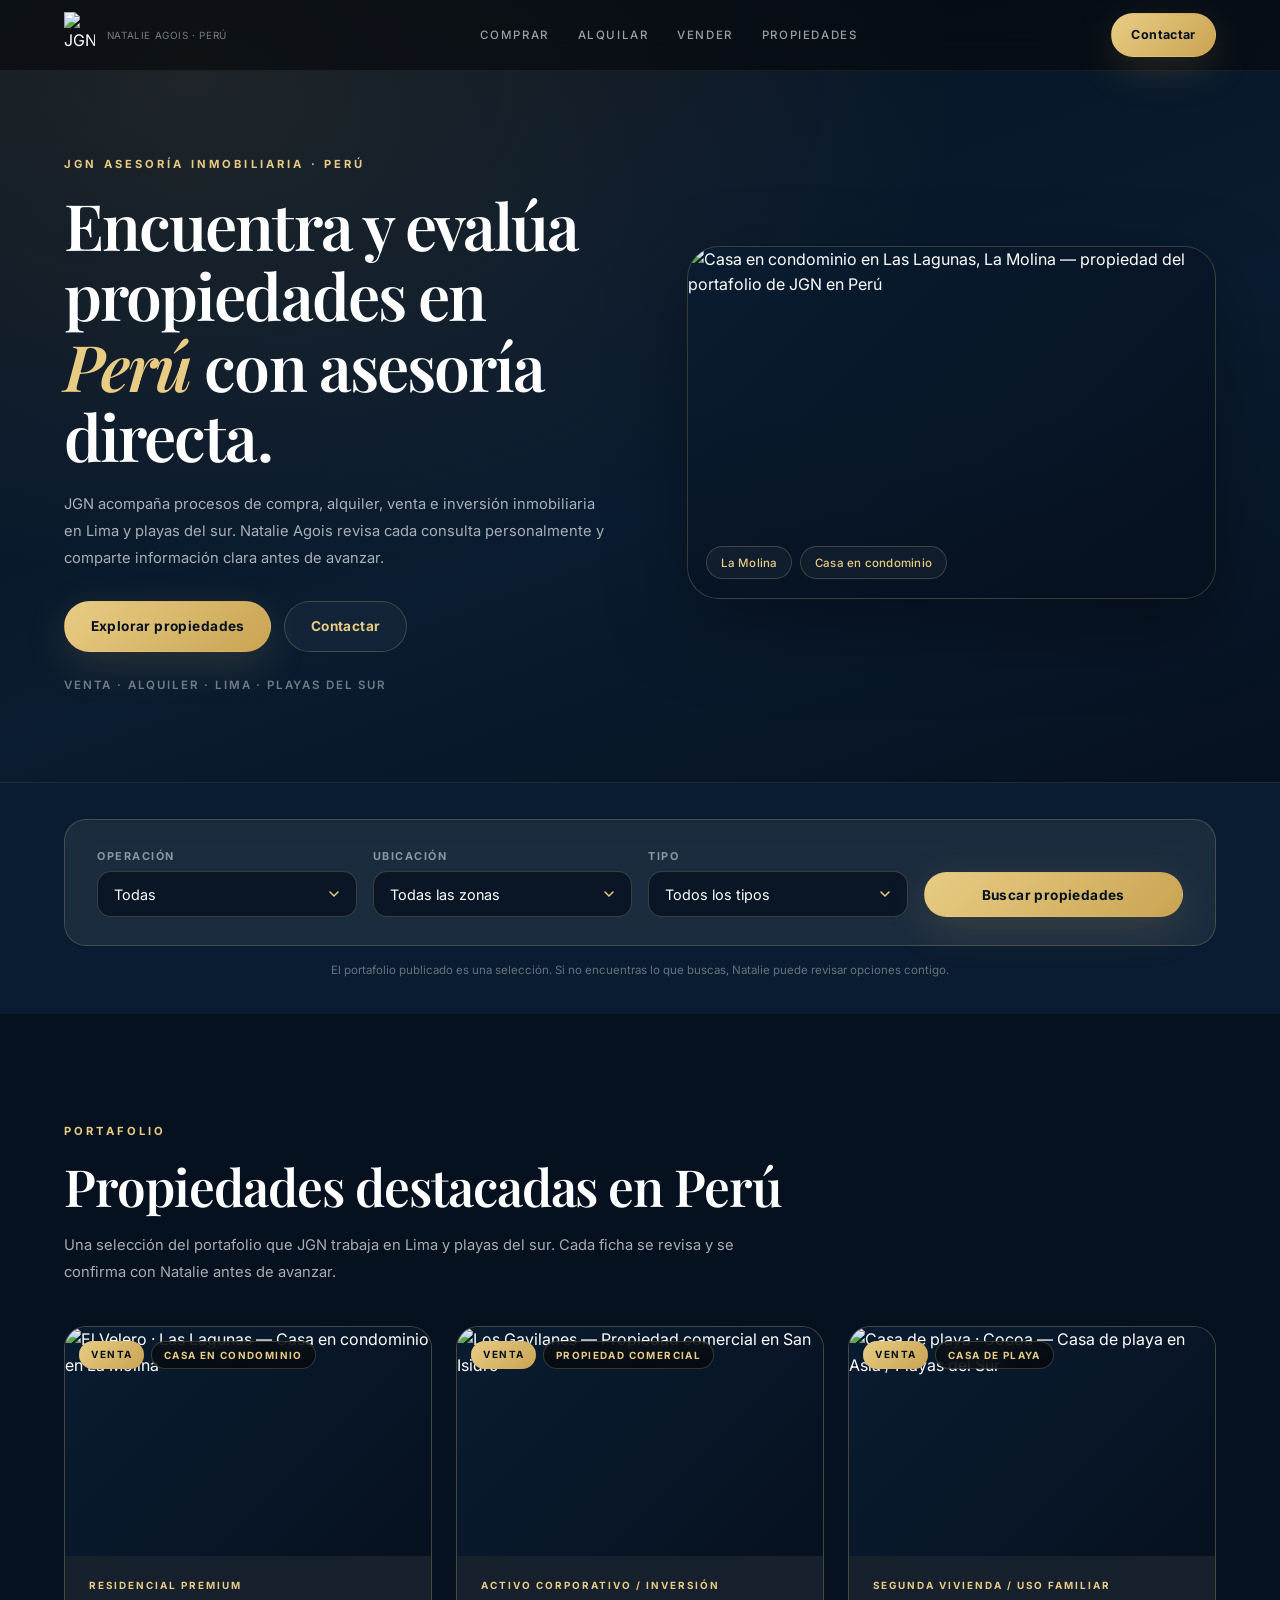
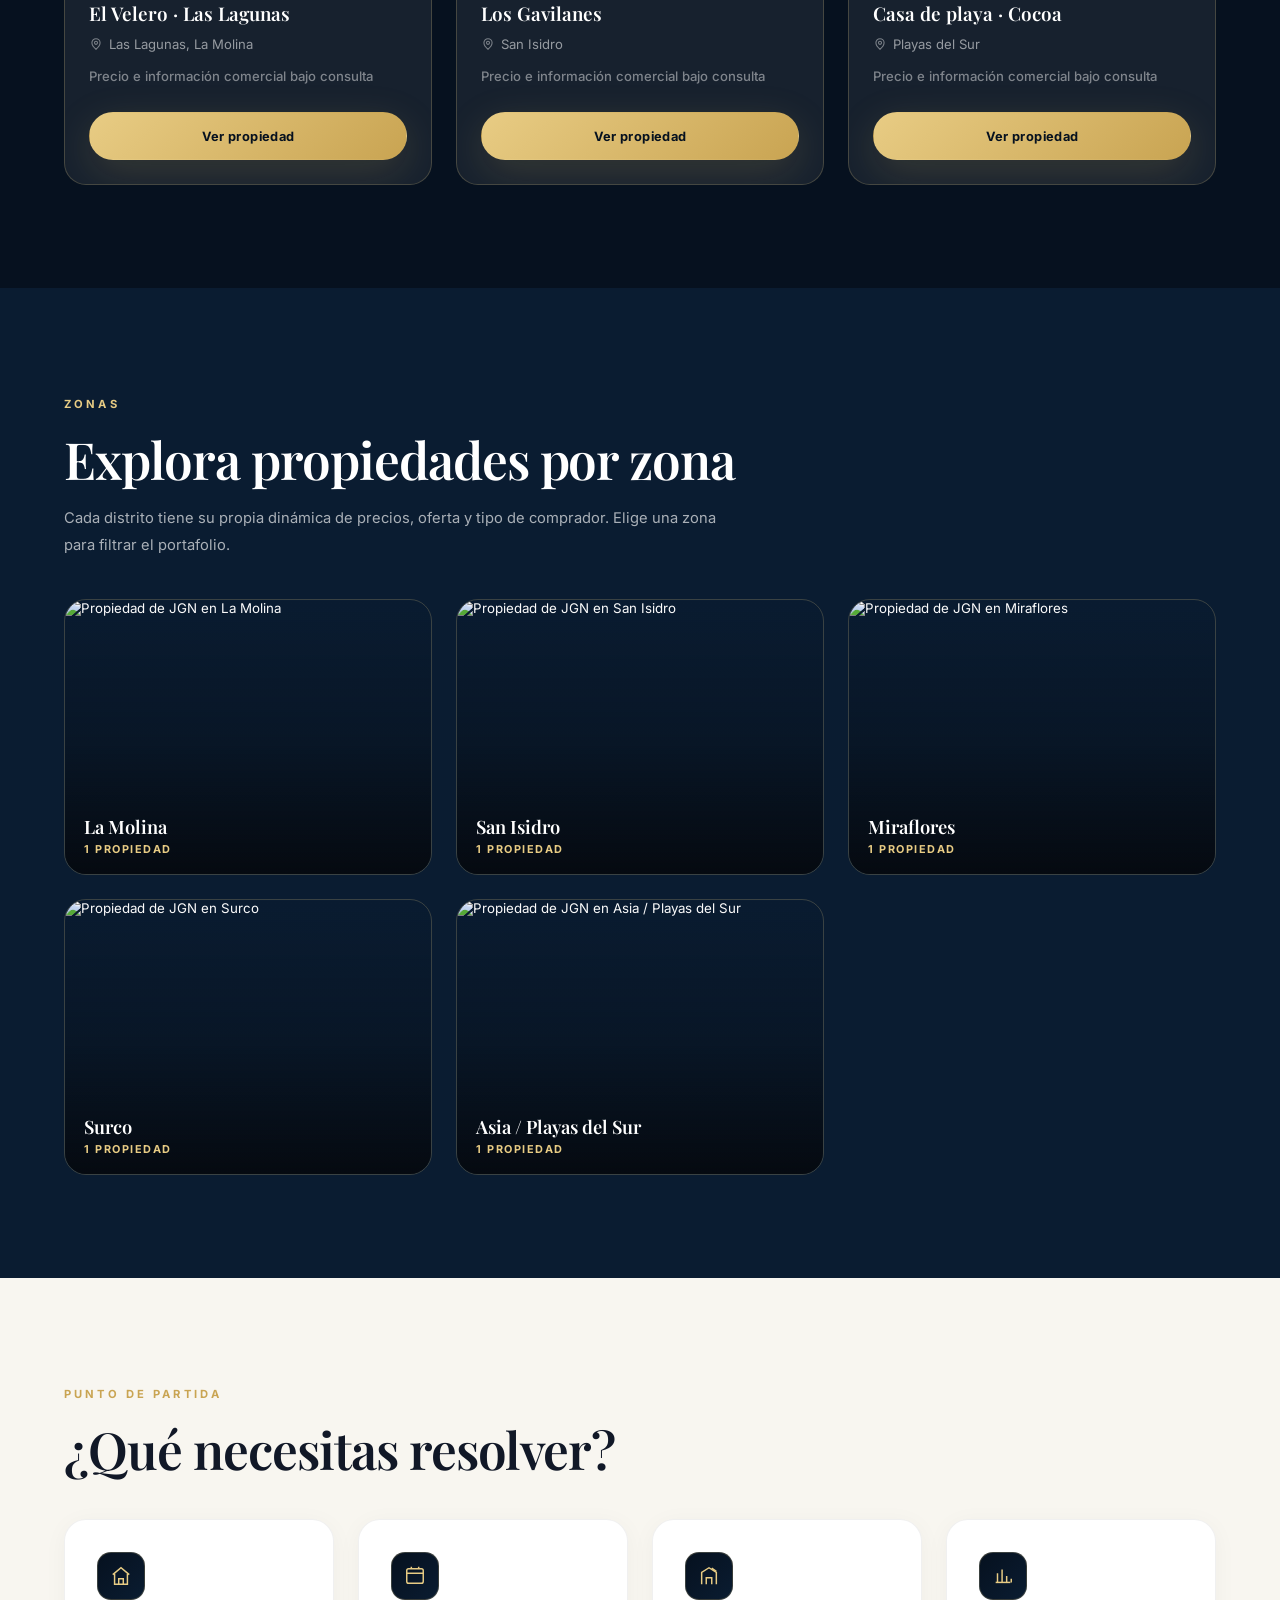
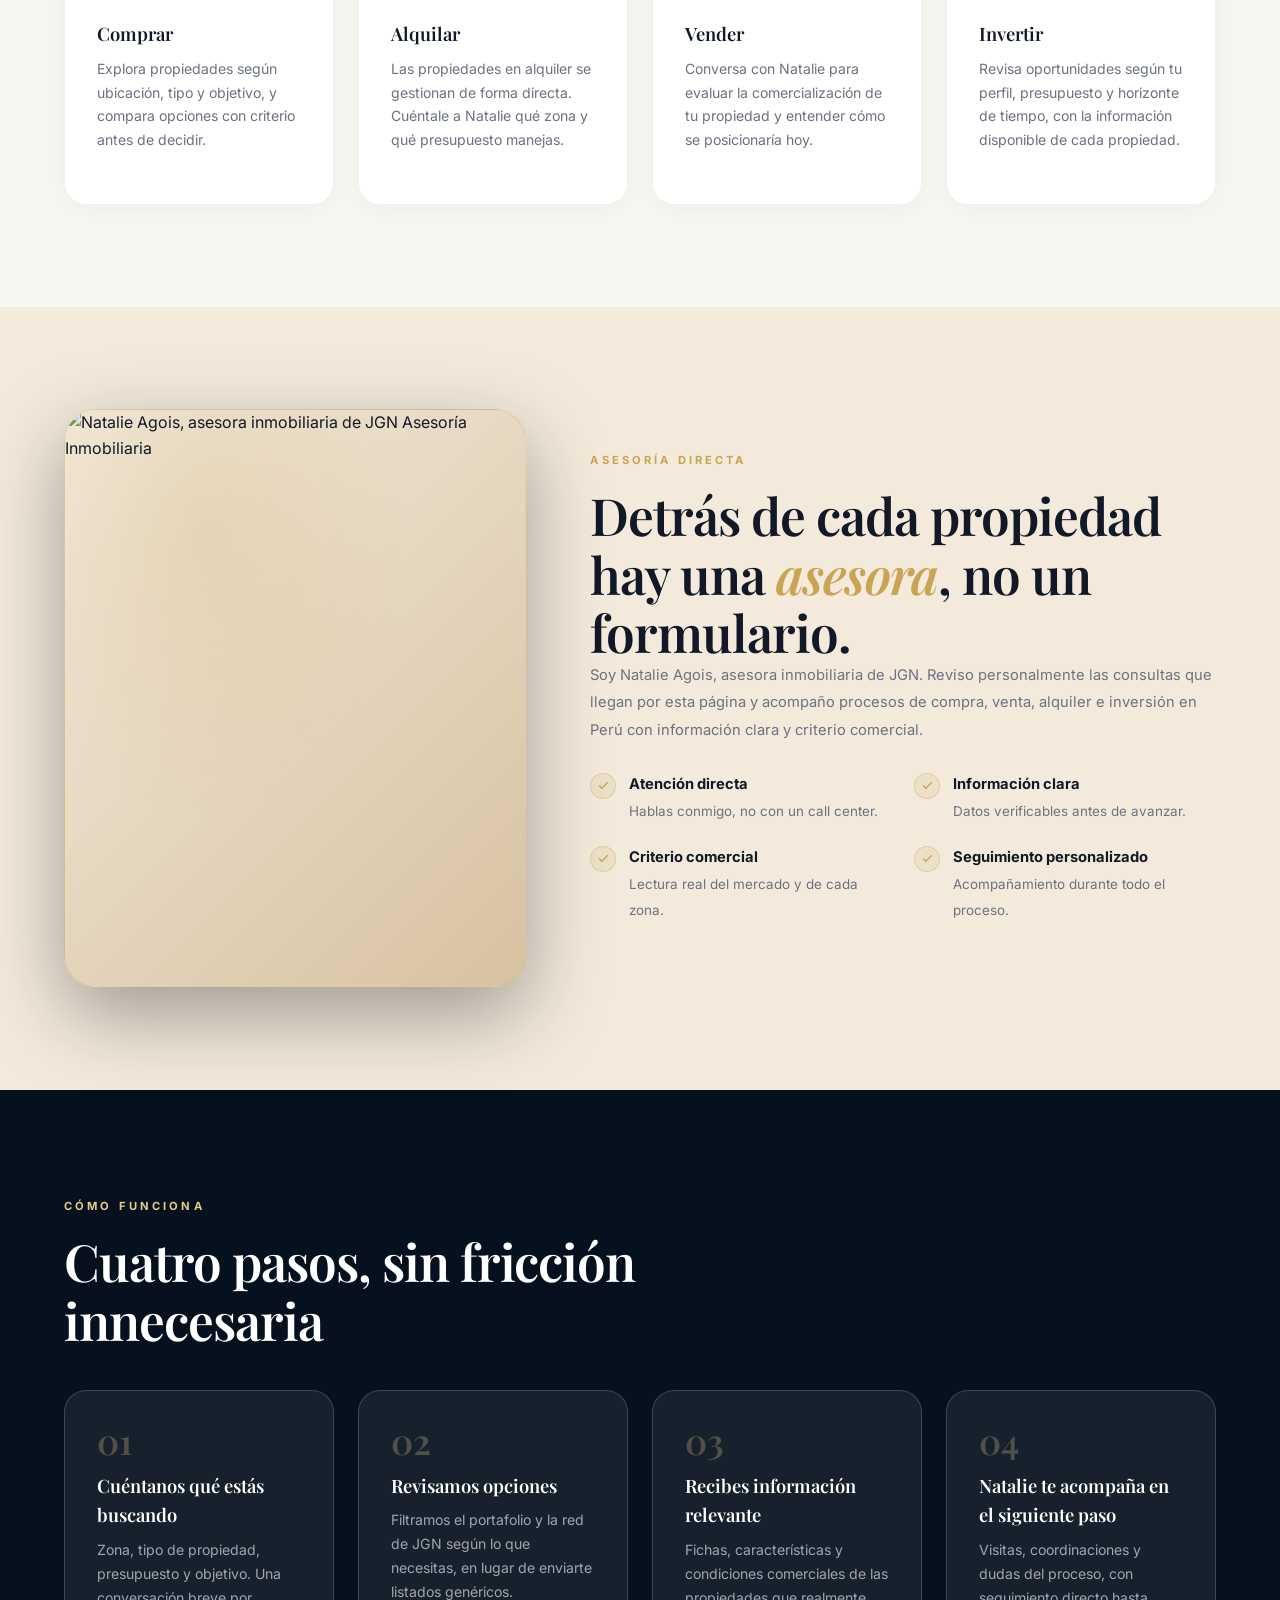
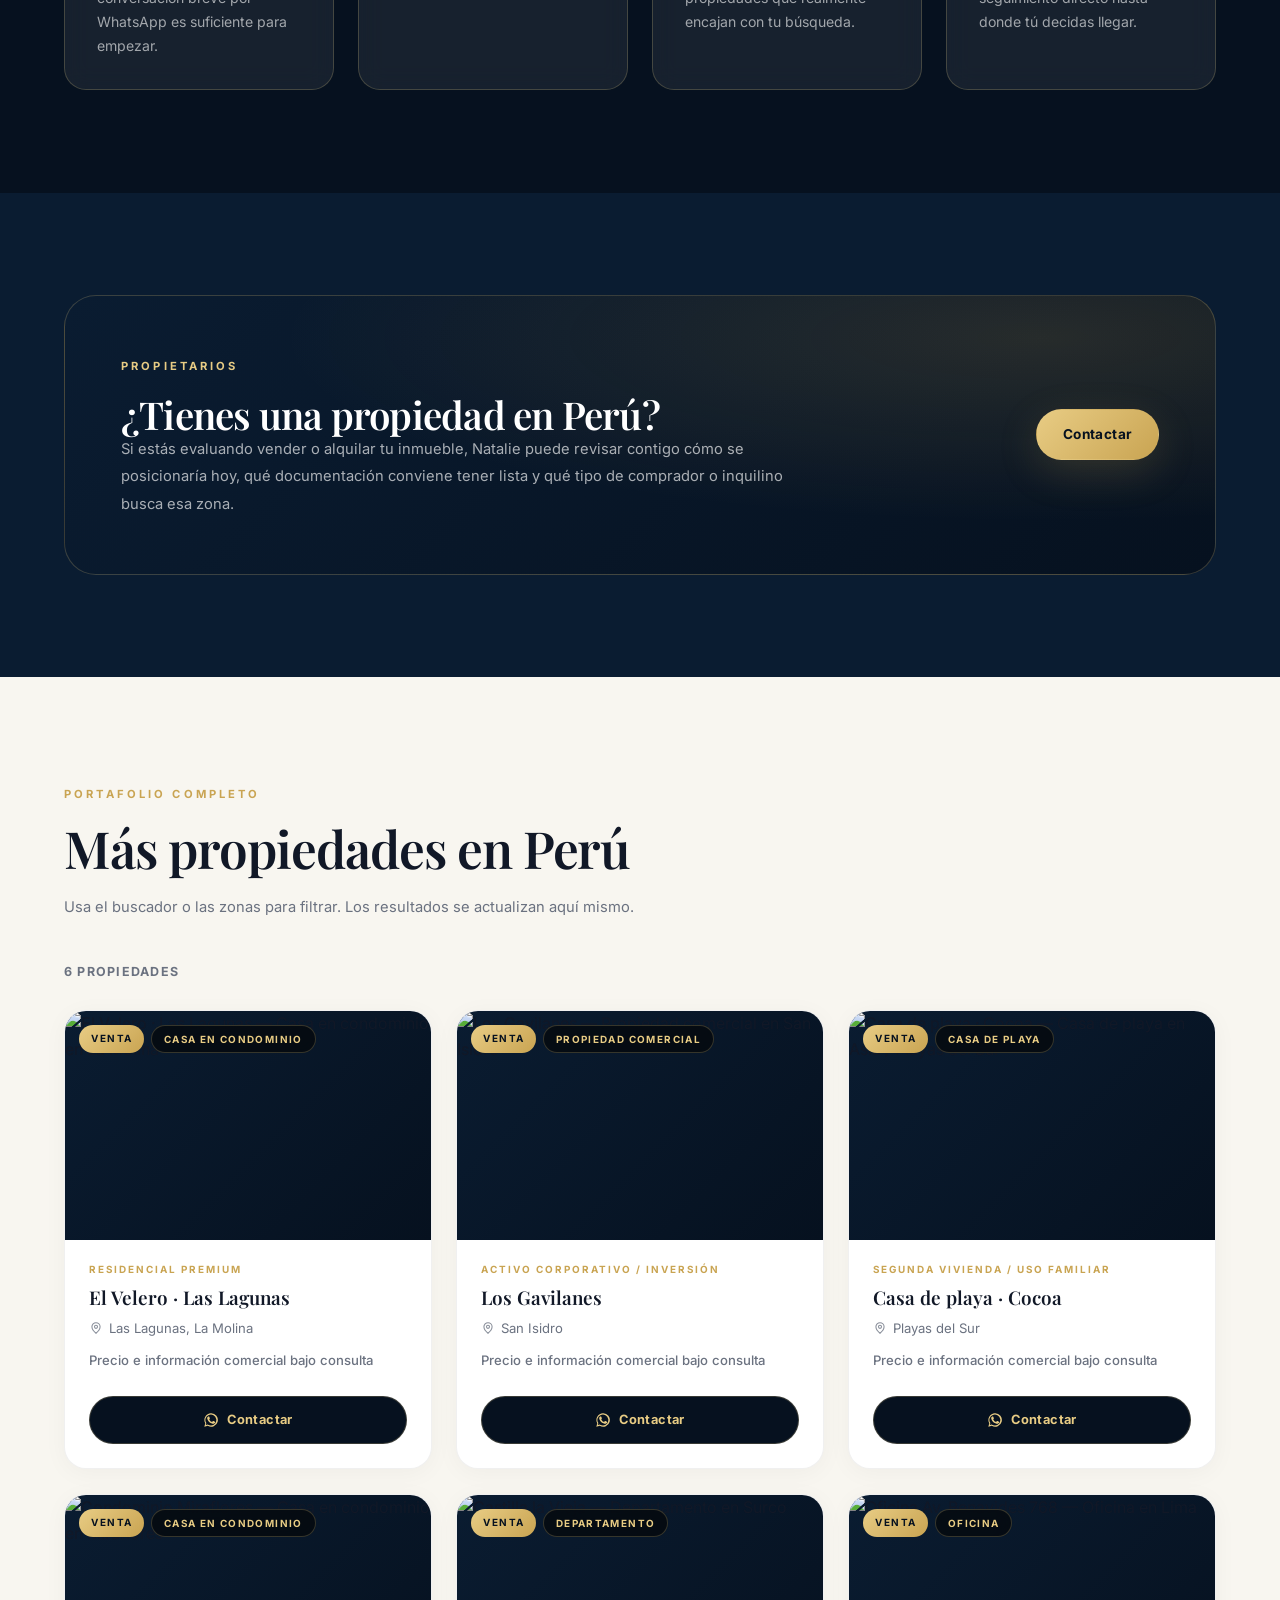
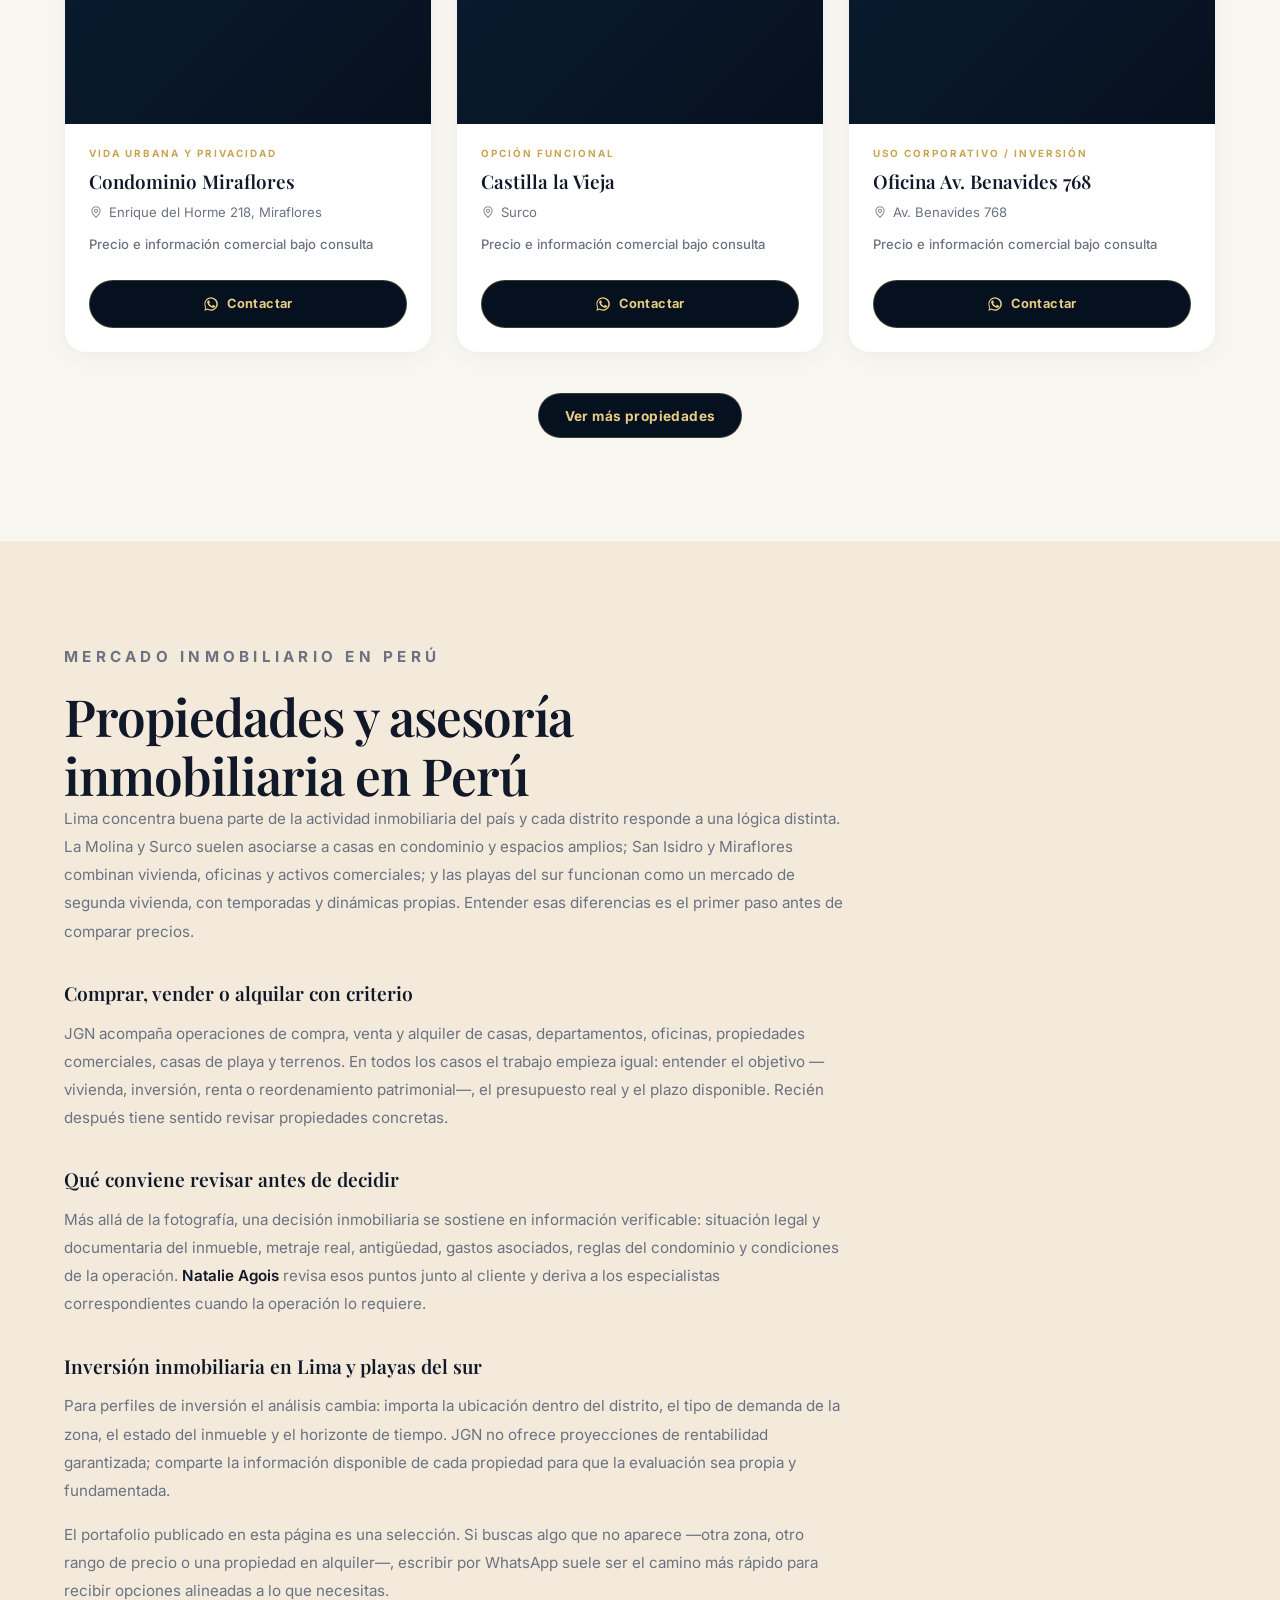
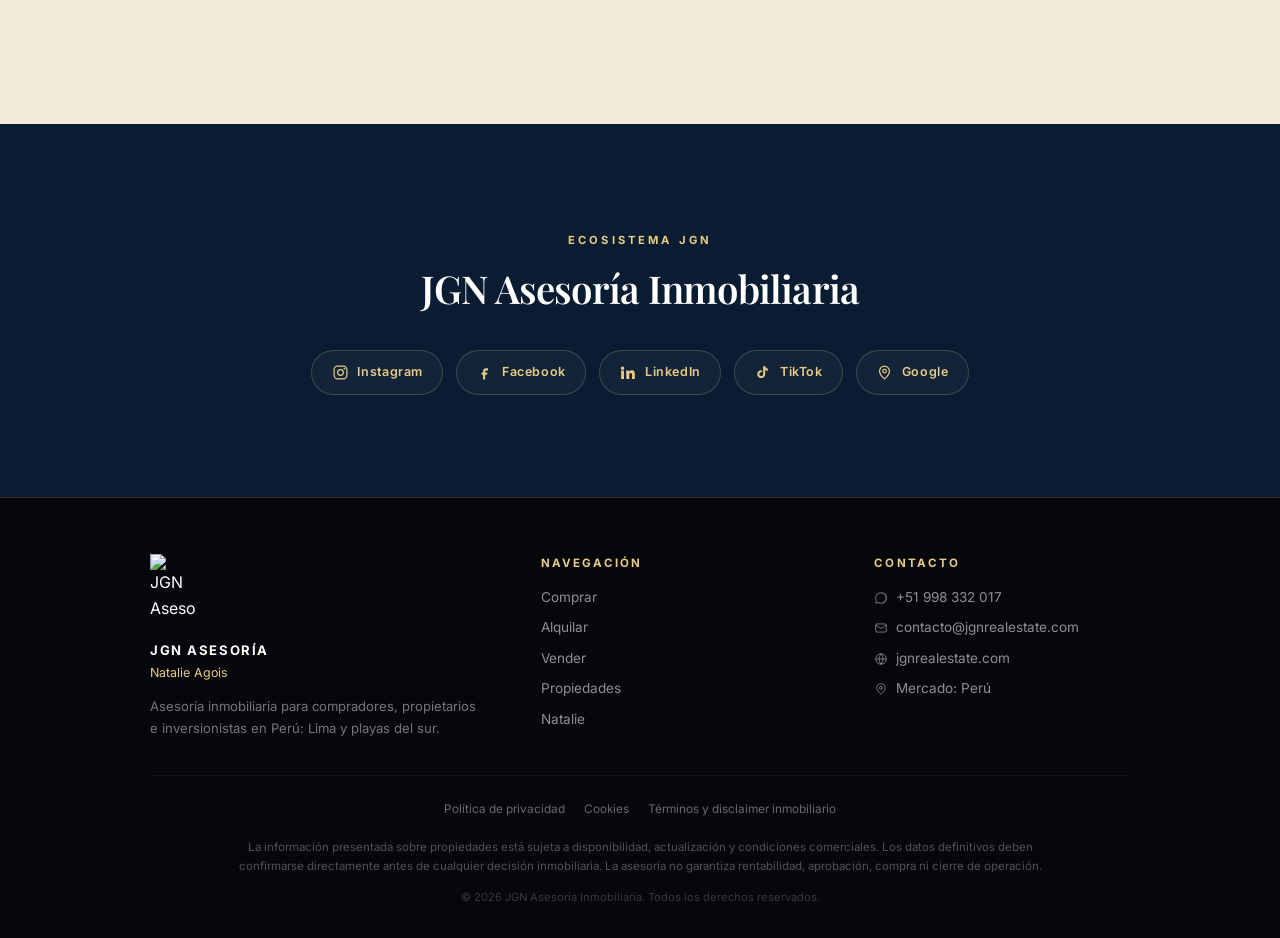
==== peru/index.html @ dbfcdd04 "Add files via upload" ====
<!DOCTYPE html>
<html lang="es-PE">
<head>
<meta charset="utf-8">
<meta name="viewport" content="width=device-width, initial-scale=1">
<meta name="theme-color" content="#06111f">
<script>document.documentElement.className += ' js';</script>

<title>Propiedades en Perú | JGN Asesoría Inmobiliaria · Natalie Agois</title>
<meta name="description" content="Casas, departamentos, oficinas y casas de playa en Lima y playas del sur. Asesoría inmobiliaria directa de Natalie Agois para comprar, vender, alquilar o invertir en Perú.">
<link rel="canonical" href="https://jgnrealestate.com/peru">
<meta name="robots" content="index,follow,max-image-preview:large">
<meta name="author" content="JGN Asesoría Inmobiliaria">
<meta name="geo.region" content="PE-LMA">

<!-- Open Graph -->
<meta property="og:type" content="website">
<meta property="og:site_name" content="JGN Asesoría Inmobiliaria">
<meta property="og:locale" content="es_PE">
<meta property="og:title" content="Propiedades en Perú | JGN Asesoría Inmobiliaria · Natalie Agois">
<meta property="og:description" content="Explora propiedades seleccionadas en Lima y playas del sur con la asesoría directa de Natalie Agois. Compra, venta, alquiler e inversión inmobiliaria en Perú.">
<meta property="og:url" content="https://jgnrealestate.com/peru">
<meta property="og:image" content="https://jgnrealestate.com/peru/assets/images/hero-jgn-peru.jpg">
<meta property="og:image:width" content="1700">
<meta property="og:image:height" content="925">
<meta property="og:image:alt" content="Propiedad del portafolio de JGN Asesoría Inmobiliaria en Lima, Perú">

<!-- Twitter -->
<meta name="twitter:card" content="summary_large_image">
<meta name="twitter:title" content="Propiedades en Perú | JGN Asesoría Inmobiliaria · Natalie Agois">
<meta name="twitter:description" content="Explora propiedades seleccionadas en Lima y playas del sur con la asesoría directa de Natalie Agois.">
<meta name="twitter:image" content="https://jgnrealestate.com/peru/assets/images/hero-jgn-peru.jpg">

<link rel="preconnect" href="https://fonts.googleapis.com">
<link rel="preconnect" href="https://fonts.gstatic.com" crossorigin>
<link rel="stylesheet" href="https://fonts.googleapis.com/css2?family=Inter:wght@400;500;600;700&family=Playfair+Display:ital,wght@0,600;1,600&display=swap">
<link rel="preload" as="image" href="assets/images/hero-jgn-peru.jpg" fetchpriority="high">
<link rel="stylesheet" href="styles.css">

<!--
  =========================================================================
  TODO: GOOGLE TAG MANAGER — reemplazar GTM-XXXXXXX por el Container ID real
  de JGN y descomentar este bloque. GA4 y Meta Pixel se conectan DENTRO de
  GTM, no en el HTML, para no duplicar disparos.
  =========================================================================
<script>(function(w,d,s,l,i){w[l]=w[l]||[];w[l].push({'gtm.start':
new Date().getTime(),event:'gtm.js'});var f=d.getElementsByTagName(s)[0],
j=d.createElement(s),dl=l!='dataLayer'?'&l='+l:'';j.async=true;j.src=
'https://www.googletagmanager.com/gtm.js?id='+i+dl;f.parentNode.insertBefore(j,f);
})(window,document,'script','dataLayer','GTM-XXXXXXX');</script>
-->

<!--
  =========================================================================
  TODO: META PIXEL — reemplazar META_PIXEL_ID por el Pixel ID real y
  descomentar. Recomendado: instalarlo vía GTM y mapear los eventos del
  dataLayer (ViewProperty -> ViewContent, Lead -> Lead, WhatsAppClick ->
  evento personalizado). No se dispara ningún evento falso en desarrollo.
  =========================================================================
<script>!function(f,b,e,v,n,t,s)
{if(f.fbq)return;n=f.fbq=function(){n.callMethod?
n.callMethod.apply(n,arguments):n.queue.push(arguments)};
if(!f._fbq)f._fbq=n;n.push=n;n.loaded=!0;n.version='2.0';
n.queue=[];t=b.createElement(e);t.async=!0;t.src=v;
s=b.getElementsByTagName(e)[0];s.parentNode.insertBefore(t,s)}(window,
document,'script','https://connect.facebook.net/en_US/fbevents.js');
fbq('init','META_PIXEL_ID');fbq('track','PageView');</script>
<noscript><img height="1" width="1" style="display:none"
src="https://www.facebook.com/tr?id=META_PIXEL_ID&ev=PageView&noscript=1"></noscript>
-->

<!-- JSON-LD: solo datos verificados. Sin dirección física, sin reviews, sin ratings. -->
<script type="application/ld+json">
{
  "@context": "https://schema.org",
  "@graph": [
    {
      "@type": "RealEstateAgent",
      "@id": "https://jgnrealestate.com/#organization",
      "name": "JGN Asesoría Inmobiliaria",
      "url": "https://jgnrealestate.com/",
      "email": "contacto@jgnrealestate.com",
      "telephone": "+51998332017",
      "image": "https://jgnrealestate.com/peru/assets/images/brand/logo-jgn-gold-header.png",
      "areaServed": {
        "@type": "Country",
        "name": "Perú"
      },
      "knowsLanguage": ["es"],
      "founder": {
        "@type": "Person",
        "@id": "https://jgnrealestate.com/#natalie-agois",
        "name": "Natalie Agois",
        "jobTitle": "Asesora inmobiliaria",
        "worksFor": { "@id": "https://jgnrealestate.com/#organization" }
      }
    },
    {
      "@type": "WebPage",
      "@id": "https://jgnrealestate.com/peru#webpage",
      "url": "https://jgnrealestate.com/peru",
      "name": "Propiedades en Perú | JGN Asesoría Inmobiliaria · Natalie Agois",
      "description": "Casas, departamentos, oficinas y casas de playa en Lima y playas del sur. Asesoría inmobiliaria directa de Natalie Agois.",
      "inLanguage": "es-PE",
      "isPartOf": { "@id": "https://jgnrealestate.com/#organization" },
      "about": { "@id": "https://jgnrealestate.com/#natalie-agois" }
    },
    {
      "@type": "BreadcrumbList",
      "itemListElement": [
        { "@type": "ListItem", "position": 1, "name": "JGN Asesoría Inmobiliaria", "item": "https://jgnrealestate.com/" },
        { "@type": "ListItem", "position": 2, "name": "Perú", "item": "https://jgnrealestate.com/peru" }
      ]
    }
  ]
}
</script>
</head>

<body>

<!-- TODO: descomentar junto con el contenedor GTM real
<noscript><iframe src="https://www.googletagmanager.com/ns.html?id=GTM-XXXXXXX"
height="0" width="0" style="display:none;visibility:hidden"></iframe></noscript>
-->

<a class="skip-link" href="#main">Saltar al contenido principal</a>

<!-- ======================================================================
     1. HEADER
     ====================================================================== -->
<header class="header" id="header">
  <div class="container header-inner">
    <a href="/peru" class="brand" aria-label="JGN Asesoría Inmobiliaria · Perú — inicio">
      <span class="brand-logo">
        <img src="assets/images/brand/logo-jgn-gold-header.png" alt="JGN Asesoría Inmobiliaria" width="335" height="500">
      </span>
      <span class="brand-info">
        <span>Natalie Agois · Perú</span>
      </span>
    </a>

    <nav class="nav-links" aria-label="Navegación principal">
      <a href="#buscador">Comprar</a>
      <a href="#intencion">Alquilar</a>
      <a href="#propietarios">Vender</a>
      <a href="#portafolio">Propiedades</a>
    </nav>

    <div class="nav-cta">
      <a class="btn btn--gold btn--sm"
         data-wa-message="Hola Natalie, vi la web de JGN Perú y quisiera recibir más información."
         data-wa-event="WhatsAppClick"
         data-wa-location="header">Contactar</a>
    </div>

    <button class="menu-toggle" id="menu-toggle" type="button" aria-label="Abrir menú" aria-expanded="false" aria-controls="mobile-nav">
      <span></span><span></span><span></span>
    </button>
  </div>
</header>

<nav class="mobile-nav" id="mobile-nav" aria-label="Navegación móvil">
  <a href="#buscador">Comprar</a>
  <a href="#intencion">Alquilar</a>
  <a href="#propietarios">Vender</a>
  <a href="#portafolio">Propiedades</a>
  <a class="btn btn--gold"
     data-wa-message="Hola Natalie, vi la web de JGN Perú y quisiera recibir más información."
     data-wa-event="WhatsAppClick"
     data-wa-location="menu-movil">Contactar</a>
</nav>

<main id="main">

  <!-- ====================================================================
       2. HERO
       ==================================================================== -->
  <section class="hero" id="hero">
    <div class="container hero-grid">
      <div class="hero-content">
        <p class="eyebrow eyebrow--gold">JGN Asesoría Inmobiliaria · Perú</p>
        <h1>Encuentra y evalúa propiedades en <em>Perú</em> con asesoría directa.</h1>
        <p class="section-text section-text--light">
          JGN acompaña procesos de compra, alquiler, venta e inversión inmobiliaria en Lima y playas del sur.
          Natalie Agois revisa cada consulta personalmente y comparte información clara antes de avanzar.
        </p>

        <div class="hero-actions">
          <a class="btn btn--gold" href="#buscador">Explorar propiedades</a>
          <a class="btn btn--outline"
             data-wa-message="Hola Natalie, vi la web de JGN Perú y quisiera recibir más información."
             data-wa-event="WhatsAppClick"
             data-wa-location="hero">Contactar</a>
        </div>

        <p class="hero-micro">Venta · Alquiler · Lima · Playas del Sur</p>
      </div>

      <div class="hero-media">
        <!-- Fotografía real del portafolio JGN (Las Lagunas, La Molina). -->
        <div class="image-frame">
          <img src="assets/images/hero-jgn-peru.jpg"
               alt="Casa en condominio en Las Lagunas, La Molina — propiedad del portafolio de JGN en Perú"
               width="1700" height="925" fetchpriority="high" decoding="async">
        </div>
        <div class="hero-media-caption">
          <span class="tag">La Molina</span>
          <span class="tag">Casa en condominio</span>
        </div>
      </div>
    </div>
  </section>

  <!-- ====================================================================
       3. BUSCADOR DE PROPIEDADES
       Las opciones se construyen desde el inventario real (script.js).
       Un filtro sin propiedades asociadas no se muestra.
       ==================================================================== -->
  <section class="search-section" id="buscador" aria-labelledby="buscador-title">
    <div class="container">
      <h2 id="buscador-title" class="visually-hidden">Buscador de propiedades en Perú</h2>
      <form class="search-form" id="search-form" novalidate>
        <div class="search-field">
          <label for="filter-operation">Operación</label>
          <select id="filter-operation" name="operation">
            <option value="">Todas</option>
          </select>
        </div>

        <div class="search-field">
          <label for="filter-location">Ubicación</label>
          <select id="filter-location" name="location">
            <option value="">Todas las zonas</option>
          </select>
        </div>

        <div class="search-field">
          <label for="filter-type">Tipo</label>
          <select id="filter-type" name="type">
            <option value="">Todos los tipos</option>
          </select>
        </div>

        <div class="search-field search-submit">
          <button class="btn btn--gold btn--block" type="submit">Buscar propiedades</button>
        </div>
      </form>
      <p class="search-note">
        El portafolio publicado es una selección. Si no encuentras lo que buscas, Natalie puede revisar opciones contigo.
      </p>
    </div>
  </section>

  <!-- ====================================================================
       4. PROPIEDADES DESTACADAS
       ==================================================================== -->
  <section class="section-pad section-dark" id="destacadas" aria-labelledby="destacadas-title">
    <div class="container">
      <div class="section-header">
        <p class="eyebrow eyebrow--gold">Portafolio</p>
        <h2 class="section-title section-title--lg" id="destacadas-title">Propiedades destacadas en Perú</h2>
        <p class="section-text section-text--light">
          Una selección del portafolio que JGN trabaja en Lima y playas del sur. Cada ficha se revisa y se confirma
          con Natalie antes de avanzar.
        </p>
      </div>

      <div class="grid grid--3" id="featured-grid"></div>
    </div>
  </section>

  <!-- ====================================================================
       5. EXPLORAR POR ZONA
       Arquitectura preparada para /peru/[zona] (data-zone-slug).
       ==================================================================== -->
  <section class="section-pad section-dark-alt" id="zonas" aria-labelledby="zonas-title">
    <div class="container">
      <div class="section-header">
        <p class="eyebrow eyebrow--gold">Zonas</p>
        <h2 class="section-title section-title--lg" id="zonas-title">Explora propiedades por zona</h2>
        <p class="section-text section-text--light">
          Cada distrito tiene su propia dinámica de precios, oferta y tipo de comprador. Elige una zona para filtrar el portafolio.
        </p>
      </div>

      <div class="grid grid--3" id="zones-grid"></div>
    </div>
  </section>

  <!-- ====================================================================
       6. INTENCIÓN DEL USUARIO
       ==================================================================== -->
  <section class="section-pad section-light" id="intencion" aria-labelledby="intencion-title">
    <div class="container">
      <div class="section-header">
        <p class="eyebrow eyebrow--ink">Punto de partida</p>
        <h2 class="section-title section-title--lg" id="intencion-title">¿Qué necesitas resolver?</h2>
      </div>

      <div class="grid grid--4">
        <article class="card card--light intent-card reveal">
          <span class="card-icon card-icon--navy" aria-hidden="true">
            <svg viewBox="0 0 24 24" fill="none" stroke="currentColor" stroke-width="1.6"><path d="M3 10.5 12 3l9 7.5"/><path d="M5 9.5V21h14V9.5"/><path d="M9.5 21v-6h5v6"/></svg>
          </span>
          <h3 class="card-title">Comprar</h3>
          <p class="card-text">Explora propiedades según ubicación, tipo y objetivo, y compara opciones con criterio antes de decidir.</p>
        </article>

        <article class="card card--light intent-card reveal">
          <span class="card-icon card-icon--navy" aria-hidden="true">
            <svg viewBox="0 0 24 24" fill="none" stroke="currentColor" stroke-width="1.6"><rect x="3" y="4" width="18" height="16" rx="2"/><path d="M3 9h18"/><path d="M8 4V2M16 4V2"/></svg>
          </span>
          <h3 class="card-title">Alquilar</h3>
          <p class="card-text">Las propiedades en alquiler se gestionan de forma directa. Cuéntale a Natalie qué zona y qué presupuesto manejas.</p>
        </article>

        <article class="card card--light intent-card reveal">
          <span class="card-icon card-icon--navy" aria-hidden="true">
            <svg viewBox="0 0 24 24" fill="none" stroke="currentColor" stroke-width="1.6"><path d="M4 21V8l8-5 8 5v13"/><path d="M9 21v-7h6v7"/><path d="M15 3.5 20 7"/></svg>
          </span>
          <h3 class="card-title">Vender</h3>
          <p class="card-text">Conversa con Natalie para evaluar la comercialización de tu propiedad y entender cómo se posicionaría hoy.</p>
        </article>

        <article class="card card--light intent-card reveal">
          <span class="card-icon card-icon--navy" aria-hidden="true">
            <svg viewBox="0 0 24 24" fill="none" stroke="currentColor" stroke-width="1.6"><path d="M4 19h16"/><path d="M6 19V9M11 19V5M16 19v-7M21 19v-4"/></svg>
          </span>
          <h3 class="card-title">Invertir</h3>
          <p class="card-text">Revisa oportunidades según tu perfil, presupuesto y horizonte de tiempo, con la información disponible de cada propiedad.</p>
        </article>
      </div>
    </div>
  </section>

  <!-- ====================================================================
       7. NATALIE AGOIS
       ==================================================================== -->
  <section class="section-pad section-light-alt" id="natalie" aria-labelledby="natalie-title">
    <div class="container natalie-grid">
      <div class="natalie-media reveal">
        <div class="natalie-photo-wrap">
          <img src="assets/images/natalie-agois.jpg"
               alt="Natalie Agois, asesora inmobiliaria de JGN Asesoría Inmobiliaria"
               width="900" height="1125" loading="lazy" decoding="async">
        </div>
      </div>

      <div class="natalie-text">
        <p class="eyebrow eyebrow--ink">Asesoría directa</p>
        <h2 class="section-title section-title--lg" id="natalie-title">Detrás de cada propiedad hay una <em>asesora</em>, no un formulario.</h2>
        <p class="section-text section-text--dark">
          Soy Natalie Agois, asesora inmobiliaria de JGN. Reviso personalmente las consultas que llegan por esta página
          y acompaño procesos de compra, venta, alquiler e inversión en Perú con información clara y criterio comercial.
        </p>

        <ul class="natalie-benefits">
          <li>
            <span class="check" aria-hidden="true"><svg viewBox="0 0 24 24" fill="none" stroke="currentColor" stroke-width="2.5"><path d="M20 6 9 17l-5-5"/></svg></span>
            <span><strong>Atención directa</strong><span class="desc">Hablas conmigo, no con un call center.</span></span>
          </li>
          <li>
            <span class="check" aria-hidden="true"><svg viewBox="0 0 24 24" fill="none" stroke="currentColor" stroke-width="2.5"><path d="M20 6 9 17l-5-5"/></svg></span>
            <span><strong>Información clara</strong><span class="desc">Datos verificables antes de avanzar.</span></span>
          </li>
          <li>
            <span class="check" aria-hidden="true"><svg viewBox="0 0 24 24" fill="none" stroke="currentColor" stroke-width="2.5"><path d="M20 6 9 17l-5-5"/></svg></span>
            <span><strong>Criterio comercial</strong><span class="desc">Lectura real del mercado y de cada zona.</span></span>
          </li>
          <li>
            <span class="check" aria-hidden="true"><svg viewBox="0 0 24 24" fill="none" stroke="currentColor" stroke-width="2.5"><path d="M20 6 9 17l-5-5"/></svg></span>
            <span><strong>Seguimiento personalizado</strong><span class="desc">Acompañamiento durante todo el proceso.</span></span>
          </li>
        </ul>

      </div>
    </div>
  </section>

  <!-- ====================================================================
       8. CÓMO FUNCIONA JGN
       ==================================================================== -->
  <section class="section-pad section-dark" id="proceso" aria-labelledby="proceso-title">
    <div class="container">
      <div class="section-header">
        <p class="eyebrow eyebrow--gold">Cómo funciona</p>
        <h2 class="section-title section-title--lg" id="proceso-title">Cuatro pasos, sin fricción innecesaria</h2>
      </div>

      <div class="grid grid--4">
        <article class="card card--glass step-card reveal">
          <p class="step-number">01</p>
          <h3 class="card-title">Cuéntanos qué estás buscando</h3>
          <p class="card-text">Zona, tipo de propiedad, presupuesto y objetivo. Una conversación breve por WhatsApp es suficiente para empezar.</p>
        </article>

        <article class="card card--glass step-card reveal">
          <p class="step-number">02</p>
          <h3 class="card-title">Revisamos opciones</h3>
          <p class="card-text">Filtramos el portafolio y la red de JGN según lo que necesitas, en lugar de enviarte listados genéricos.</p>
        </article>

        <article class="card card--glass step-card reveal">
          <p class="step-number">03</p>
          <h3 class="card-title">Recibes información relevante</h3>
          <p class="card-text">Fichas, características y condiciones comerciales de las propiedades que realmente encajan con tu búsqueda.</p>
        </article>

        <article class="card card--glass step-card reveal">
          <p class="step-number">04</p>
          <h3 class="card-title">Natalie te acompaña en el siguiente paso</h3>
          <p class="card-text">Visitas, coordinaciones y dudas del proceso, con seguimiento directo hasta donde tú decidas llegar.</p>
        </article>
      </div>
    </div>
  </section>

  <!-- ====================================================================
       9. CAPTACIÓN DE PROPIETARIOS
       ==================================================================== -->
  <section class="section-pad section-dark-alt" id="propietarios" aria-labelledby="propietarios-title">
    <div class="container">
      <div class="owners-band reveal">
        <div>
          <p class="eyebrow eyebrow--gold">Propietarios</p>
          <h2 class="section-title section-title--md" id="propietarios-title">¿Tienes una propiedad en Perú?</h2>
          <p class="section-text section-text--light">
            Si estás evaluando vender o alquilar tu inmueble, Natalie puede revisar contigo cómo se posicionaría hoy,
            qué documentación conviene tener lista y qué tipo de comprador o inquilino busca esa zona.
          </p>
        </div>
        <div class="owners-action">
          <a class="btn btn--gold"
             data-wa-message="Hola Natalie, tengo una propiedad en Perú y quisiera conversar sobre venderla o alquilarla."
             data-wa-event="OwnerContactClick"
             data-wa-location="bloque-propietarios">Contactar</a>
        </div>
      </div>
    </div>
  </section>

  <!-- ====================================================================
       10. MÁS PROPIEDADES — grid filtrable (destino del buscador y las zonas)
       ==================================================================== -->
  <section class="section-pad section-light" id="portafolio" aria-labelledby="portafolio-title">
    <div class="container">
      <div class="section-header">
        <p class="eyebrow eyebrow--ink">Portafolio completo</p>
        <h2 class="section-title section-title--lg" id="portafolio-title">Más propiedades en Perú</h2>
        <p class="section-text section-text--dark">
          Usa el buscador o las zonas para filtrar. Los resultados se actualizan aquí mismo.
        </p>
      </div>

      <div class="filter-bar" id="filter-bar" aria-live="polite"></div>

      <div class="grid grid--3" id="portfolio-grid"></div>

      <div style="text-align:center; margin-top:2.5rem;">
        <button class="btn btn--dark" id="load-more" type="button" hidden>Ver más propiedades</button>
      </div>
    </div>
  </section>

  <!-- ====================================================================
       11. CONTENIDO SEO
       ==================================================================== -->
  <section class="section-pad section-light-alt" id="asesoria-peru" aria-labelledby="seo-title">
    <div class="container">
      <div class="seo-content">
        <p class="eyebrow eyebrow--ink">Mercado inmobiliario en Perú</p>
        <h2 class="section-title section-title--lg" id="seo-title">Propiedades y asesoría inmobiliaria en Perú</h2>

        <p>
          Lima concentra buena parte de la actividad inmobiliaria del país y cada distrito responde a una lógica distinta.
          La Molina y Surco suelen asociarse a casas en condominio y espacios amplios; San Isidro y Miraflores combinan
          vivienda, oficinas y activos comerciales; y las playas del sur funcionan como un mercado de segunda vivienda,
          con temporadas y dinámicas propias. Entender esas diferencias es el primer paso antes de comparar precios.
        </p>

        <h3>Comprar, vender o alquilar con criterio</h3>
        <p>
          JGN acompaña operaciones de compra, venta y alquiler de casas, departamentos, oficinas, propiedades comerciales,
          casas de playa y terrenos. En todos los casos el trabajo empieza igual: entender el objetivo —vivienda, inversión,
          renta o reordenamiento patrimonial—, el presupuesto real y el plazo disponible. Recién después tiene sentido
          revisar propiedades concretas.
        </p>

        <h3>Qué conviene revisar antes de decidir</h3>
        <p>
          Más allá de la fotografía, una decisión inmobiliaria se sostiene en información verificable: situación legal y
          documentaria del inmueble, metraje real, antigüedad, gastos asociados, reglas del condominio y condiciones de la
          operación. <strong>Natalie Agois</strong> revisa esos puntos junto al cliente y deriva a los especialistas
          correspondientes cuando la operación lo requiere.
        </p>

        <h3>Inversión inmobiliaria en Lima y playas del sur</h3>
        <p>
          Para perfiles de inversión el análisis cambia: importa la ubicación dentro del distrito, el tipo de demanda de la
          zona, el estado del inmueble y el horizonte de tiempo. JGN no ofrece proyecciones de rentabilidad garantizada;
          comparte la información disponible de cada propiedad para que la evaluación sea propia y fundamentada.
        </p>

        <p>
          El portafolio publicado en esta página es una selección. Si buscas algo que no aparece —otra zona, otro rango de
          precio o una propiedad en alquiler—, escribir por WhatsApp suele ser el camino más rápido para recibir opciones
          alineadas a lo que necesitas.
        </p>
      </div>
    </div>
  </section>

  <!-- ====================================================================
       14. ECOSISTEMA SOCIAL
       Sin URL configurada, cada botón queda visible pero desactivado.
       ==================================================================== -->
  <section class="section-pad section-dark-alt" id="redes" aria-labelledby="redes-title">
    <div class="container">
      <div class="section-header section-header--center">
        <p class="eyebrow eyebrow--gold">Ecosistema JGN</p>
        <h2 class="section-title section-title--md" id="redes-title">JGN Asesoría Inmobiliaria</h2>
      </div>

      <div class="social-row">
        <a class="social-link" data-social="instagram" aria-label="JGN Asesoría Inmobiliaria en Instagram">
          <svg viewBox="0 0 24 24" fill="none" stroke="currentColor" stroke-width="1.7" aria-hidden="true"><rect x="3" y="3" width="18" height="18" rx="5"/><circle cx="12" cy="12" r="4"/><circle cx="17.5" cy="6.5" r="1.2" fill="currentColor" stroke="none"/></svg>
          <span>Instagram</span>
        </a>
        <a class="social-link" data-social="facebook" aria-label="JGN Asesoría Inmobiliaria en Facebook">
          <svg viewBox="0 0 24 24" fill="currentColor" aria-hidden="true"><path d="M14 9h3V6h-3c-2.2 0-4 1.8-4 4v2H8v3h2v7h3v-7h2.6l.4-3H13v-2c0-.6.4-1 1-1z"/></svg>
          <span>Facebook</span>
        </a>
        <a class="social-link" data-social="linkedin" aria-label="Natalie Agois en LinkedIn">
          <svg viewBox="0 0 24 24" fill="currentColor" aria-hidden="true"><path d="M4.98 3.5a2.5 2.5 0 1 1 0 5 2.5 2.5 0 0 1 0-5zM3 9h4v12H3zM10 9h3.8v1.7h.05c.53-1 1.83-2.05 3.77-2.05 4.03 0 4.78 2.65 4.78 6.1V21h-4v-5.4c0-1.3-.02-2.96-1.8-2.96-1.8 0-2.08 1.4-2.08 2.86V21h-4z"/></svg>
          <span>LinkedIn</span>
        </a>
        <a class="social-link" data-social="tiktok" aria-label="JGN Asesoría Inmobiliaria en TikTok">
          <svg viewBox="0 0 24 24" fill="currentColor" aria-hidden="true"><path d="M16 3c.4 2 1.7 3.4 3.7 3.6v2.8c-1.4.1-2.7-.3-3.9-1v5.9a5.6 5.6 0 1 1-4.8-5.5v2.9a2.7 2.7 0 1 0 1.9 2.6V3z"/></svg>
          <span>TikTok</span>
        </a>
        <a class="social-link" data-social="googleBusiness" aria-label="JGN Asesoría Inmobiliaria en Google">
          <svg viewBox="0 0 24 24" fill="none" stroke="currentColor" stroke-width="1.7" aria-hidden="true"><path d="M12 21s-7-5.6-7-11a7 7 0 1 1 14 0c0 5.4-7 11-7 11z"/><circle cx="12" cy="10" r="2.6"/></svg>
          <span>Google</span>
        </a>
      </div>
    </div>
  </section>

</main>

<!-- ======================================================================
     15. FOOTER
     ====================================================================== -->
<footer class="footer">
  <div class="container">
    <div class="footer-grid">
      <div class="footer-brand">
        <span class="brand-logo">
          <img src="assets/images/brand/logo-jgn-gold-footer.png" alt="JGN Asesoría Inmobiliaria"
               width="536" height="800" loading="lazy" decoding="async">
        </span>
        <strong>JGN Asesoría</strong>
        <div class="footer-name">Natalie Agois</div>
        <p>Asesoría inmobiliaria para compradores, propietarios e inversionistas en Perú: Lima y playas del sur.</p>
      </div>

      <nav class="footer-col" aria-label="Navegación del pie de página">
        <h4>Navegación</h4>
        <a href="#buscador">Comprar</a>
        <a href="#intencion">Alquilar</a>
        <a href="#propietarios">Vender</a>
        <a href="#portafolio">Propiedades</a>
        <a href="#natalie">Natalie</a>
      </nav>

      <div class="footer-col">
        <h4>Contacto</h4>
        <a data-wa-message="Hola Natalie, vi la web de JGN Perú y quisiera recibir más información."
           data-wa-event="WhatsAppClick" data-wa-location="footer">
          <svg viewBox="0 0 24 24" fill="currentColor" aria-hidden="true"><path d="M12 2a10 10 0 0 0-8.6 15L2 22l5.2-1.4A10 10 0 1 0 12 2zm0 18.2c-1.6 0-3.1-.4-4.4-1.2l-.3-.2-3.1.8.8-3-.2-.3A8.2 8.2 0 1 1 12 20.2z"/></svg>
          +51 998 332 017
        </a>
        <a href="mailto:contacto@jgnrealestate.com">
          <svg viewBox="0 0 24 24" fill="none" stroke="currentColor" stroke-width="1.7" aria-hidden="true"><rect x="3" y="5" width="18" height="14" rx="2"/><path d="m3 7 9 6 9-6"/></svg>
          contacto@jgnrealestate.com
        </a>
        <a href="https://jgnrealestate.com/">
          <svg viewBox="0 0 24 24" fill="none" stroke="currentColor" stroke-width="1.7" aria-hidden="true"><circle cx="12" cy="12" r="9"/><path d="M3 12h18M12 3a15 15 0 0 1 0 18a15 15 0 0 1 0-18z"/></svg>
          jgnrealestate.com
        </a>
        <span class="footer-item">
          <svg viewBox="0 0 24 24" fill="none" stroke="currentColor" stroke-width="1.7" aria-hidden="true"><path d="M12 21s-7-5.6-7-11a7 7 0 1 1 14 0c0 5.4-7 11-7 11z"/><circle cx="12" cy="10" r="2.6"/></svg>
          Mercado: Perú
        </span>
      </div>
    </div>

    <div class="footer-bottom">
      <!-- TODO: publicar estas páginas legales antes de activar campañas.
           Meta Ads exige una política de privacidad accesible desde la landing. -->
      <div class="footer-legal">
        <a href="/politica-de-privacidad">Política de privacidad</a>
        <a href="/cookies">Cookies</a>
        <a href="/terminos">Términos y disclaimer inmobiliario</a>
      </div>

      <p class="footer-disclaimer">
        La información presentada sobre propiedades está sujeta a disponibilidad, actualización y condiciones comerciales.
        Los datos definitivos deben confirmarse directamente antes de cualquier decisión inmobiliaria.
        La asesoría no garantiza rentabilidad, aprobación, compra ni cierre de operación.
      </p>
      <p class="footer-copy">© 2026 JGN Asesoría Inmobiliaria. Todos los derechos reservados.</p>
    </div>
  </div>
</footer>

<!-- Barra sticky mobile -->
<div class="sticky-cta" id="sticky-cta">
  <a class="btn btn--gold"
     data-wa-message="Hola Natalie, vi la web de JGN Perú y quisiera recibir más información."
     data-wa-event="WhatsAppClick"
     data-wa-location="sticky-mobile">
    <svg class="icon" viewBox="0 0 24 24" fill="currentColor" aria-hidden="true"><path d="M12 2a10 10 0 0 0-8.6 15L2 22l5.2-1.4A10 10 0 1 0 12 2zm0 18.2c-1.6 0-3.1-.4-4.4-1.2l-.3-.2-3.1.8.8-3-.2-.3A8.2 8.2 0 1 1 12 20.2z"/></svg>
    <span>Hablar con Natalie por WhatsApp</span>
  </a>
</div>

<!-- Ficha rápida de propiedad. Consume el mismo objeto de datos que usará /peru/propiedad/[slug] -->
<div class="property-modal" id="property-modal" role="dialog" aria-modal="true" aria-labelledby="property-modal-title" hidden>
  <div class="modal-backdrop" data-modal-close></div>
  <div class="modal-dialog">
    <button class="modal-close" type="button" data-modal-close aria-label="Cerrar ficha de propiedad">
      <svg viewBox="0 0 24 24" fill="none" stroke="currentColor" stroke-width="2" aria-hidden="true"><path d="M18 6 6 18M6 6l12 12"/></svg>
    </button>
    <div class="modal-body" id="property-modal-body"></div>
  </div>
</div>

<script src="script.js" defer></script>
</body>
</html>
---- peru/styles.css ----
/* ==========================================================================
   JGN Asesoría Inmobiliaria · Perú — /peru
   Sistema visual heredado de jgnrealestate.com: tokens, tipografías, botones,
   radios, ritmo vertical y breakpoints extraídos del sitio principal.
   ========================================================================== */

/* --------------------------------------------------------------------------
   1. Tokens de marca — replicados 1:1 desde jgnrealestate.com
   -------------------------------------------------------------------------- */
:root {
  /* Paleta */
  --navy: #06111f;
  --navy-2: #0a1c31;
  --black: #05070b;
  --blue: #0f2d4b;
  --gold: #c9a452;
  --gold-soft: #e8cc84;
  --beige: #c8ad7f;
  --sand: #d7c2a1;
  --bone: #f3eadc;
  --pearl: #f8f6f0;
  --white: #ffffff;
  --ink: #111827;
  --muted: #6b7280;
  --line: rgba(232, 204, 132, .22);
  --glass: rgba(255, 255, 255, .07);

  /* Tipografía */
  --ff-sans: 'Inter', 'Segoe UI', system-ui, -apple-system, sans-serif;
  --ff-serif: 'Playfair Display', Georgia, 'Times New Roman', serif;

  /* Layout */
  --container: min(1200px, 90vw);
  --radius-sm: 14px;
  --radius-md: 22px;
  --radius-lg: 32px;
  --section-py: clamp(3.5rem, 8vw, 7rem);
  --shadow-premium: 0 28px 80px rgba(0, 0, 0, .35);

  /* Propios de /peru */
  --header-h: 70px;
  --ease: cubic-bezier(.4, 0, .2, 1);
  --stickybar-h: 0px;
}

/* --------------------------------------------------------------------------
   2. Reset y base
   -------------------------------------------------------------------------- */
*, *::before, *::after { box-sizing: border-box; }

html {
  -webkit-text-size-adjust: 100%;
  scroll-behavior: smooth;
  scroll-padding-top: calc(var(--header-h) + 12px);
}

body {
  margin: 0;
  font-family: var(--ff-sans);
  font-weight: 400;
  background: var(--navy);
  color: var(--white);
  line-height: 1.6;
  -webkit-font-smoothing: antialiased;
  overflow-x: hidden;
  padding-bottom: var(--stickybar-h);
}

h1, h2, h3, h4 { margin: 0; font-weight: 600; }
p { margin: 0; }
ul, ol { margin: 0; padding: 0; list-style: none; }
img, svg { display: block; max-width: 100%; }
img { height: auto; }
a { color: inherit; text-decoration: none; }
button { font-family: inherit; background: none; border: 0; color: inherit; }

:focus-visible {
  outline: 2px solid var(--gold-soft);
  outline-offset: 3px;
  border-radius: 4px;
}

.visually-hidden {
  position: absolute; width: 1px; height: 1px;
  padding: 0; margin: -1px; overflow: hidden;
  clip: rect(0 0 0 0); white-space: nowrap; border: 0;
}

.skip-link {
  position: absolute; left: 1rem; top: -100px; z-index: 200;
  background: var(--gold); color: var(--navy);
  padding: .75rem 1.25rem; border-radius: var(--radius-sm);
  font-size: .85rem; font-weight: 700;
  transition: top .2s var(--ease);
}
.skip-link:focus { top: 1rem; }

/* --------------------------------------------------------------------------
   3. Layout y secciones
   -------------------------------------------------------------------------- */
.container { width: var(--container); margin: 0 auto; }

.section-pad { padding: var(--section-py) 0; }
.section-dark { background: var(--navy); color: var(--white); }
.section-dark-alt { background: var(--navy-2); color: var(--white); }
.section-light { background: var(--pearl); color: var(--ink); }
.section-light-alt { background: var(--bone); color: var(--ink); }

.section-header { margin-bottom: 2.5rem; max-width: 720px; }
.section-header .section-title { margin-bottom: 1rem; }
.section-header--center { margin-left: auto; margin-right: auto; text-align: center; }

/* --------------------------------------------------------------------------
   4. Tipografía de sistema
   -------------------------------------------------------------------------- */
.eyebrow {
  display: inline-block;
  font-size: .7rem;
  letter-spacing: .28em;
  text-transform: uppercase;
  font-weight: 700;
  margin-bottom: 1rem;
}
.eyebrow--gold { color: var(--gold-soft); }
.eyebrow--ink { color: var(--gold); }

.section-title {
  font-family: var(--ff-serif);
  font-weight: 600;
  line-height: 1.15;
  letter-spacing: -.02em;
}
.section-title--lg { font-size: clamp(1.8rem, 4.5vw, 3.2rem); }
.section-title--md { font-size: clamp(1.5rem, 3.5vw, 2.4rem); }
.section-title em { font-style: italic; color: var(--gold-soft); }
.section-light .section-title em,
.section-light-alt .section-title em { color: var(--gold); }

.section-text {
  font-size: clamp(.92rem, 1.1vw, 1.05rem);
  line-height: 1.85;
  max-width: 680px;
}
.section-text--light { color: rgba(255, 255, 255, .65); }
.section-text--dark { color: var(--muted); }

.tag {
  display: inline-block;
  border: 1px solid var(--line);
  color: var(--gold-soft);
  background: rgba(255, 255, 255, .04);
  border-radius: 999px;
  padding: .4rem .85rem;
  font-size: .72rem;
  font-weight: 500;
  letter-spacing: .02em;
}

/* --------------------------------------------------------------------------
   5. Botones
   -------------------------------------------------------------------------- */
.btn {
  display: inline-flex;
  align-items: center;
  justify-content: center;
  gap: .5rem;
  border-radius: 999px;
  padding: .85rem 1.6rem;
  min-height: 44px;
  font-weight: 700;
  font-size: .85rem;
  letter-spacing: .03em;
  transition: .3s var(--ease);
  cursor: pointer;
  border: 1px solid transparent;
  white-space: nowrap;
  text-align: center;
}
.btn--gold {
  background: linear-gradient(135deg, var(--gold-soft), var(--gold));
  color: var(--navy);
  box-shadow: 0 12px 40px rgba(201, 164, 82, .18);
}
.btn--gold:hover { transform: translateY(-2px); box-shadow: 0 18px 50px rgba(201, 164, 82, .32); }
.btn--outline {
  border-color: var(--line);
  color: var(--gold-soft);
  background: rgba(255, 255, 255, .04);
}
.btn--outline:hover { background: rgba(232, 204, 132, .1); border-color: rgba(232, 204, 132, .4); }
.btn--dark { background: var(--navy); color: var(--gold-soft); border: 1px solid var(--line); }
.btn--dark:hover { background: var(--navy-2); transform: translateY(-2px); }
.btn--white { background: var(--white); color: var(--navy); box-shadow: 0 8px 30px rgba(0, 0, 0, .08); }
.btn--white:hover { transform: translateY(-2px); box-shadow: 0 14px 40px rgba(0, 0, 0, .14); }
.btn--ghost-ink { border-color: rgba(0, 0, 0, .12); color: var(--ink); background: transparent; }
.btn--ghost-ink:hover { border-color: var(--gold); color: var(--gold); background: rgba(201, 164, 82, .06); }
.btn--sm { padding: .6rem 1.2rem; font-size: .78rem; }
.btn--block { width: 100%; }

/* Todo SVG dentro de un botón queda acotado, lleve o no la clase .icon.
   Sin esta regla, un SVG sin dimensiones intrínsecas se estira dentro del
   contenedor flex y deforma el botón. */
.btn svg,
.btn .icon {
  width: 16px;
  height: 16px;
  flex-shrink: 0;
}

/* --------------------------------------------------------------------------
   6. Cards base
   -------------------------------------------------------------------------- */
.card {
  border-radius: var(--radius-md);
  padding: 2rem;
  transition: transform .35s var(--ease), box-shadow .35s var(--ease);
}
.card:hover { transform: translateY(-4px); }
.card--glass { background: var(--glass); border: 1px solid var(--line); backdrop-filter: blur(12px); }
.card--glass:hover { box-shadow: 0 20px 60px rgba(0, 0, 0, .3); }
.card--light { background: var(--white); border: 1px solid rgba(0, 0, 0, .06); box-shadow: 0 4px 24px rgba(0, 0, 0, .04); }
.card--light:hover { box-shadow: 0 16px 48px rgba(0, 0, 0, .08); }

.card-icon {
  width: 48px; height: 48px;
  border-radius: 14px;
  display: flex; align-items: center; justify-content: center;
  margin-bottom: 1.2rem;
}
.card-icon--gold {
  background: linear-gradient(135deg, rgba(201, 164, 82, .15), rgba(232, 204, 132, .08));
  border: 1px solid var(--line);
  color: var(--gold-soft);
}
.card-icon--navy {
  background: linear-gradient(135deg, var(--navy), var(--navy-2));
  border: 1px solid var(--line);
  color: var(--gold-soft);
}
.card-icon svg { width: 22px; height: 22px; }

.card-title { font-family: var(--ff-serif); font-size: 1.15rem; font-weight: 600; margin-bottom: .5rem; }
.card-text { font-size: .88rem; line-height: 1.7; }
.section-dark .card-text, .section-dark-alt .card-text { color: rgba(255, 255, 255, .6); }
.section-light .card-text, .section-light-alt .card-text { color: var(--muted); }

/* --------------------------------------------------------------------------
   7. Header y navegación
   -------------------------------------------------------------------------- */
.header {
  position: fixed;
  top: 0; left: 0; right: 0;
  z-index: 100;
  background: rgba(5, 7, 11, .6);
  backdrop-filter: blur(20px);
  border-bottom: 1px solid rgba(232, 204, 132, .08);
  transition: background .4s var(--ease), box-shadow .4s var(--ease), border-color .4s var(--ease);
}
.header.is-scrolled {
  background: rgba(5, 7, 11, .92);
  box-shadow: 0 4px 30px rgba(0, 0, 0, .3);
  border-bottom-color: rgba(232, 204, 132, .15);
}
.header-inner {
  display: flex;
  align-items: center;
  justify-content: space-between;
  height: var(--header-h);
  gap: 1rem;
}

.brand { display: flex; align-items: center; gap: .75rem; }
.brand-logo {
  width: auto; height: 46px; max-height: 46px;
  flex-shrink: 0; display: flex; align-items: center; overflow: hidden;
}
.brand-logo img { width: auto; height: 46px; max-height: 46px; object-fit: contain; }
.brand-info span {
  display: block;
  font-size: .62rem;
  color: rgba(255, 255, 255, .45);
  letter-spacing: .06em;
  text-transform: uppercase;
  margin-top: .15rem;
}

.nav-links { display: none; align-items: center; gap: 1.8rem; }
.nav-links a {
  font-size: .72rem;
  text-transform: uppercase;
  letter-spacing: .14em;
  color: rgba(255, 255, 255, .6);
  font-weight: 500;
  transition: color .25s var(--ease);
}
.nav-links a:hover, .nav-links a:focus-visible { color: var(--gold-soft); }

.nav-cta { display: none; }

.menu-toggle {
  display: flex; flex-direction: column; gap: 5px;
  cursor: pointer; padding: 10px; z-index: 110;
  min-width: 44px; min-height: 44px;
  align-items: center; justify-content: center;
}
.menu-toggle span {
  display: block; width: 24px; height: 2px;
  background: var(--gold-soft); border-radius: 2px;
  transition: .3s var(--ease);
}
.menu-toggle.is-active span:nth-child(1) { transform: rotate(45deg) translate(5px, 5px); }
.menu-toggle.is-active span:nth-child(2) { opacity: 0; }
.menu-toggle.is-active span:nth-child(3) { transform: rotate(-45deg) translate(5px, -5px); }

.mobile-nav {
  position: fixed; inset: 0;
  background: rgba(5, 7, 11, .97);
  backdrop-filter: blur(30px);
  z-index: 99;
  display: flex; flex-direction: column;
  align-items: center; justify-content: center;
  gap: 1.6rem;
  opacity: 0; pointer-events: none;
  transition: opacity .35s var(--ease);
}
.mobile-nav.is-open { opacity: 1; pointer-events: all; }
.mobile-nav a:not(.btn) {
  display: flex;
  align-items: center;
  min-height: 44px;
  font-size: 1.05rem;
  text-transform: uppercase;
  letter-spacing: .18em;
  color: rgba(255, 255, 255, .7);
  font-weight: 600;
  padding: .5rem 1.25rem;
  transition: color .25s var(--ease);
}
.mobile-nav a:not(.btn):hover { color: var(--gold-soft); }
.mobile-nav .btn { margin-top: 1rem; }

/* --------------------------------------------------------------------------
   8. Hero
   -------------------------------------------------------------------------- */
.hero {
  position: relative;
  padding: calc(var(--header-h) + 3rem) 0 3.5rem;
  background:
    radial-gradient(ellipse at 15% 10%, rgba(201, 164, 82, .12), transparent 50%),
    linear-gradient(160deg, var(--navy) 0%, var(--navy-2) 60%, var(--navy) 100%);
  overflow: hidden;
}
.hero-grid { display: grid; gap: 2.5rem; align-items: center; }

.hero h1 {
  font-family: var(--ff-serif);
  font-size: clamp(2rem, 5.5vw, 4rem);
  line-height: 1.1;
  letter-spacing: -.03em;
  font-weight: 600;
  margin-bottom: 1.2rem;
}
.hero h1 em { color: var(--gold-soft); font-style: italic; }
.hero .section-text { margin-bottom: 1.8rem; }

.hero-actions { display: flex; flex-wrap: wrap; gap: .8rem; margin-bottom: 1.5rem; }
.hero-micro {
  font-size: .72rem;
  letter-spacing: .16em;
  text-transform: uppercase;
  color: rgba(255, 255, 255, .42);
  font-weight: 600;
}

.hero-media { position: relative; }
.image-frame {
  position: relative;
  border-radius: var(--radius-lg);
  overflow: hidden;
  border: 1px solid var(--line);
  box-shadow: var(--shadow-premium);
  background: linear-gradient(135deg, var(--navy-2), var(--navy));
  aspect-ratio: 3 / 2;
}
.image-frame img { width: 100%; height: 100%; object-fit: cover; }
.image-frame::after {
  content: '';
  position: absolute; inset: 0;
  background: linear-gradient(to top, rgba(6, 17, 31, .55), transparent 55%);
  pointer-events: none;
}

.hero-media-caption {
  position: absolute;
  left: 1.2rem; bottom: 1.2rem; right: 1.2rem;
  z-index: 2;
  display: flex; flex-wrap: wrap; gap: .5rem;
}

/* Placeholder sobrio para activos pendientes de JGN */
.asset-placeholder {
  display: flex; flex-direction: column;
  align-items: center; justify-content: center;
  gap: .5rem; text-align: center;
  width: 100%; height: 100%;
  background:
    radial-gradient(ellipse at 30% 20%, rgba(201, 164, 82, .18), transparent 45%),
    linear-gradient(135deg, var(--navy-2), var(--navy));
  color: rgba(232, 204, 132, .55);
  font-size: .72rem;
  letter-spacing: .18em;
  text-transform: uppercase;
  padding: 1.5rem;
}
.asset-placeholder svg { width: 30px; height: 30px; opacity: .6; }

/* --------------------------------------------------------------------------
   9. Buscador de propiedades
   -------------------------------------------------------------------------- */
.search-section { background: var(--navy-2); border-top: 1px solid rgba(232, 204, 132, .08); }
.search-section .container { padding: 2.2rem 0; }

.search-form {
  display: grid;
  gap: 1rem;
  background: var(--glass);
  border: 1px solid var(--line);
  border-radius: var(--radius-md);
  padding: 1.5rem;
  backdrop-filter: blur(12px);
}
.search-title {
  font-size: .7rem;
  letter-spacing: .28em;
  text-transform: uppercase;
  font-weight: 700;
  color: var(--gold-soft);
  margin-bottom: .2rem;
}
.search-field { display: flex; flex-direction: column; gap: .4rem; }
.search-field label {
  font-size: .68rem;
  letter-spacing: .14em;
  text-transform: uppercase;
  font-weight: 700;
  color: rgba(255, 255, 255, .5);
}
.search-field select {
  appearance: none;
  width: 100%;
  min-height: 46px;
  padding: .75rem 2.5rem .75rem 1rem;
  border-radius: var(--radius-sm);
  border: 1px solid var(--line);
  background-color: rgba(6, 17, 31, .75);
  color: var(--white);
  font-family: inherit;
  font-size: .9rem;
  cursor: pointer;
  background-image: url("data:image/svg+xml,%3Csvg xmlns='http://www.w3.org/2000/svg' width='12' height='12' viewBox='0 0 12 12'%3E%3Cpath d='M2 4l4 4 4-4' fill='none' stroke='%23e8cc84' stroke-width='1.5' stroke-linecap='round'/%3E%3C/svg%3E");
  background-repeat: no-repeat;
  background-position: right 1rem center;
  transition: border-color .25s var(--ease), box-shadow .25s var(--ease);
}
.search-field select:focus {
  border-color: var(--gold);
  box-shadow: 0 0 0 3px rgba(201, 164, 82, .18);
  outline: none;
}
.search-field select option { background: var(--navy); color: var(--white); }
.search-submit { display: flex; align-items: flex-end; }
.search-note {
  font-size: .72rem;
  color: rgba(255, 255, 255, .38);
  margin-top: .9rem;
  text-align: center;
}

/* --------------------------------------------------------------------------
   10. Grids
   -------------------------------------------------------------------------- */
.grid { display: grid; gap: 1.5rem; }
.grid--2 { grid-template-columns: 1fr; }
.grid--3 { grid-template-columns: 1fr; }
.grid--4 { grid-template-columns: 1fr; }

/* --------------------------------------------------------------------------
   11. Card de propiedad
   -------------------------------------------------------------------------- */
.property-card {
  display: flex;
  flex-direction: column;
  border-radius: var(--radius-md);
  overflow: hidden;
  background: var(--glass);
  border: 1px solid var(--line);
  transition: transform .35s var(--ease), box-shadow .35s var(--ease), border-color .35s var(--ease);
}
.property-card:hover {
  transform: translateY(-4px);
  box-shadow: 0 20px 60px rgba(0, 0, 0, .35);
  border-color: rgba(232, 204, 132, .38);
}
.section-light .property-card,
.section-light-alt .property-card {
  background: var(--white);
  border-color: rgba(0, 0, 0, .06);
  box-shadow: 0 4px 24px rgba(0, 0, 0, .04);
}
.section-light .property-card:hover,
.section-light-alt .property-card:hover { box-shadow: 0 16px 48px rgba(0, 0, 0, .1); }

.property-media {
  position: relative;
  aspect-ratio: 16 / 10;
  overflow: hidden;
  background: linear-gradient(135deg, var(--navy-2), var(--navy));
}
.property-media img {
  width: 100%; height: 100%;
  object-fit: cover;
  transition: transform .5s var(--ease);
}
.property-card:hover .property-media img { transform: scale(1.04); }

.property-badges {
  position: absolute; top: .9rem; left: .9rem;
  display: flex; gap: .4rem; flex-wrap: wrap; z-index: 2;
}
.badge {
  display: inline-block;
  border-radius: 999px;
  padding: .32rem .75rem;
  font-size: .62rem;
  font-weight: 700;
  letter-spacing: .14em;
  text-transform: uppercase;
  backdrop-filter: blur(8px);
}
.badge--operation { background: linear-gradient(135deg, var(--gold-soft), var(--gold)); color: var(--navy); }
.badge--type { background: rgba(5, 7, 11, .72); color: var(--gold-soft); border: 1px solid var(--line); }

.property-body {
  display: flex;
  flex-direction: column;
  flex: 1;
  padding: 1.4rem 1.5rem 1.5rem;
  gap: .5rem;
}
.property-eyebrow {
  font-size: .62rem;
  letter-spacing: .2em;
  text-transform: uppercase;
  font-weight: 700;
  color: var(--gold);
}
.section-dark .property-eyebrow, .section-dark-alt .property-eyebrow { color: var(--gold-soft); }

.property-name {
  font-family: var(--ff-serif);
  font-size: 1.18rem;
  font-weight: 600;
  line-height: 1.25;
}
.property-location {
  display: flex; align-items: center; gap: .4rem;
  font-size: .82rem;
  color: rgba(255, 255, 255, .55);
}
.section-light .property-location, .section-light-alt .property-location { color: var(--muted); }
.property-location svg { width: 14px; height: 14px; flex-shrink: 0; opacity: .8; }

.property-price {
  font-size: .95rem;
  font-weight: 700;
  color: var(--gold-soft);
  margin-top: .2rem;
}
.section-light .property-price, .section-light-alt .property-price { color: var(--gold); }
.property-price--muted {
  font-weight: 500;
  font-size: .82rem;
  color: rgba(255, 255, 255, .45);
}
.section-light .property-price--muted,
.section-light-alt .property-price--muted { color: var(--muted); }

/* Una sola acción visible por card */
.property-actions {
  display: flex;
  margin-top: auto;
  padding-top: 1.1rem;
}
.property-actions .btn { width: 100%; min-height: 48px; padding: .8rem 1rem; font-size: .8rem; }

/* En el grid, el nombre abre la ficha sin añadir un segundo botón visible */
.property-name-btn {
  display: inline;
  /* El padding amplía el área táctil; al ser inline no altera el alto de línea */
  padding: .35rem 0;
  margin: -.35rem 0;
  font: inherit;
  color: inherit;
  text-align: left;
  cursor: pointer;
  transition: color .25s var(--ease);
}
.property-name-btn:hover { color: var(--gold); }
.section-dark .property-name-btn:hover,
.section-dark-alt .property-name-btn:hover { color: var(--gold-soft); }

/* Estado vacío del grid */
.empty-state {
  grid-column: 1 / -1;
  text-align: center;
  padding: 3rem 1.5rem;
  border: 1px dashed var(--line);
  border-radius: var(--radius-md);
}
.empty-state h3 { font-family: var(--ff-serif); font-size: 1.2rem; margin-bottom: .5rem; }
.empty-state p { font-size: .88rem; color: rgba(255, 255, 255, .55); margin-bottom: 1.2rem; }
.section-light .empty-state { border-color: rgba(0, 0, 0, .12); }
.section-light .empty-state p { color: var(--muted); }

/* Chips de filtro activo */
.filter-bar {
  display: flex;
  flex-wrap: wrap;
  align-items: center;
  gap: .6rem;
  margin-bottom: 1.8rem;
}
.filter-count {
  font-size: .78rem;
  letter-spacing: .1em;
  text-transform: uppercase;
  font-weight: 700;
  color: rgba(255, 255, 255, .5);
}
.section-light .filter-count { color: var(--muted); }
.chip {
  display: inline-flex; align-items: center; gap: .45rem;
  border-radius: 999px;
  padding: .4rem .5rem .4rem .85rem;
  font-size: .72rem;
  font-weight: 600;
  border: 1px solid var(--line);
  background: rgba(232, 204, 132, .1);
  color: var(--gold-soft);
  cursor: pointer;
  transition: .25s var(--ease);
}
.chip:hover { background: rgba(232, 204, 132, .2); }
.chip svg { width: 12px; height: 12px; }
.section-light .chip { border-color: rgba(201, 164, 82, .4); background: rgba(201, 164, 82, .1); color: var(--gold); }

/* --------------------------------------------------------------------------
   12. Zonas
   -------------------------------------------------------------------------- */
.zone-card {
  position: relative;
  display: block;
  border-radius: var(--radius-md);
  overflow: hidden;
  aspect-ratio: 4 / 3;
  border: 1px solid var(--line);
  cursor: pointer;
  width: 100%;
  padding: 0;
  text-align: left;
  transition: transform .35s var(--ease), box-shadow .35s var(--ease);
}
.zone-card:hover { transform: translateY(-4px); box-shadow: 0 20px 60px rgba(0, 0, 0, .35); }
.zone-card img { width: 100%; height: 100%; object-fit: cover; transition: transform .5s var(--ease); }
.zone-card:hover img { transform: scale(1.05); }
.zone-card::after {
  content: '';
  position: absolute; inset: 0;
  background: linear-gradient(to top, rgba(5, 7, 11, .85) 0%, rgba(5, 7, 11, .25) 50%, transparent 100%);
}
/* El nombre y el contador se apilan. Al ser <span> heredaban display:inline,
   quedaban en la misma línea y el margin-top se ignoraba. */
.zone-card-body {
  position: absolute;
  left: 1.2rem; right: 1.2rem; bottom: 1.1rem;
  z-index: 2;
  color: var(--white);
  display: flex;
  flex-direction: column;
  align-items: flex-start;
  gap: .25rem;
}
.zone-card-name {
  display: block;
  font-family: var(--ff-serif);
  font-size: 1.15rem;
  font-weight: 600;
  line-height: 1.25;
}
.zone-card-count {
  display: block;
  font-size: .68rem;
  letter-spacing: .14em;
  text-transform: uppercase;
  color: var(--gold-soft);
  font-weight: 700;
  line-height: 1.3;
}

/* --------------------------------------------------------------------------
   13. Intención de usuario
   -------------------------------------------------------------------------- */
.intent-card { display: flex; flex-direction: column; height: 100%; }
.intent-card .card-text { flex: 1; margin-bottom: 1.2rem; }
.intent-card .btn { align-self: flex-start; }

/* --------------------------------------------------------------------------
   14. Natalie
   -------------------------------------------------------------------------- */
.natalie-grid { display: grid; gap: 2.5rem; align-items: center; }
.natalie-photo-wrap {
  border-radius: var(--radius-lg);
  overflow: hidden;
  border: 1px solid rgba(201, 164, 82, .3);
  box-shadow: var(--shadow-premium);
  aspect-ratio: 4 / 5;
  background:
    radial-gradient(ellipse at 30% 20%, rgba(201, 164, 82, .18), transparent 45%),
    linear-gradient(135deg, var(--bone), var(--sand));
}
.natalie-photo-wrap img { width: 100%; height: 100%; object-fit: cover; object-position: center top; }

.natalie-benefits { display: grid; gap: 1rem; margin: 1.8rem 0; }
.natalie-benefits li { display: flex; gap: .8rem; align-items: flex-start; }
.natalie-benefits .check {
  flex-shrink: 0;
  width: 26px; height: 26px;
  border-radius: 50%;
  display: flex; align-items: center; justify-content: center;
  background: rgba(201, 164, 82, .14);
  border: 1px solid rgba(201, 164, 82, .35);
  color: var(--gold);
}
.natalie-benefits .check svg { width: 13px; height: 13px; }
.natalie-benefits strong { display: block; font-size: .92rem; font-weight: 700; margin-bottom: .1rem; }
.natalie-benefits span.desc { font-size: .84rem; color: var(--muted); line-height: 1.6; }
.natalie-actions { display: flex; flex-wrap: wrap; gap: .8rem; }

/* --------------------------------------------------------------------------
   15. Proceso
   -------------------------------------------------------------------------- */
.step-card { position: relative; display: flex; flex-direction: column; }
.step-number {
  font-family: var(--ff-serif);
  font-size: 2.2rem;
  font-weight: 600;
  color: rgba(232, 204, 132, .28);
  line-height: 1;
  margin-bottom: .8rem;
}
.section-light .step-number { color: rgba(201, 164, 82, .35); }

/* --------------------------------------------------------------------------
   16. Propietarios
   -------------------------------------------------------------------------- */
.owners-band {
  border-radius: var(--radius-lg);
  border: 1px solid var(--line);
  background:
    radial-gradient(ellipse at 85% 15%, rgba(201, 164, 82, .16), transparent 55%),
    linear-gradient(135deg, var(--navy-2), var(--navy));
  padding: clamp(2rem, 5vw, 3.5rem);
  display: grid;
  gap: 1.8rem;
  align-items: center;
}
.owners-band .section-text { margin-bottom: 0; }

/* --------------------------------------------------------------------------
   17. Contenido SEO
   -------------------------------------------------------------------------- */
.seo-content { max-width: 780px; }
.seo-content h3 {
  font-family: var(--ff-serif);
  font-size: 1.2rem;
  font-weight: 600;
  margin: 2rem 0 .7rem;
  color: var(--ink);
}
.seo-content p { font-size: .95rem; line-height: 1.85; color: var(--muted); margin-bottom: 1rem; }
.seo-content p strong { color: var(--ink); font-weight: 600; }

/* --------------------------------------------------------------------------
   20. Redes sociales
   -------------------------------------------------------------------------- */
.social-row { display: flex; flex-wrap: wrap; gap: .8rem; justify-content: center; }
.social-link {
  display: inline-flex;
  align-items: center; justify-content: center;
  gap: .55rem;
  min-height: 44px;
  padding: .7rem 1.2rem;
  border-radius: 999px;
  border: 1px solid var(--line);
  background: rgba(255, 255, 255, .04);
  color: var(--gold-soft);
  font-size: .78rem;
  font-weight: 600;
  letter-spacing: .05em;
  cursor: pointer;
  transition: .25s var(--ease);
}
.social-link:hover { background: rgba(232, 204, 132, .12); border-color: rgba(232, 204, 132, .4); transform: translateY(-2px); }
.social-link svg { width: 17px; height: 17px; }

/* --------------------------------------------------------------------------
   21. Footer
   -------------------------------------------------------------------------- */
.footer {
  background: var(--black);
  border-top: 1px solid var(--line);
  padding: 3.5rem 0 2rem;
}
.footer .container { width: min(980px, 88vw); margin: 0 auto; }
.footer-grid {
  display: grid;
  grid-template-columns: 1fr;
  gap: 2.5rem;
  margin: 0 auto 2.2rem;
}
.footer-brand .brand-logo,
.footer-brand .brand-logo img { height: 70px; max-height: 70px; margin-bottom: 0; }
.footer-brand .brand-logo { margin-bottom: 1rem; }
.footer-brand strong {
  display: block;
  font-size: .82rem;
  letter-spacing: .12em;
  text-transform: uppercase;
  margin-bottom: .15rem;
}
.footer-brand .footer-name { font-size: .78rem; color: var(--gold-soft); margin-bottom: .8rem; }
.footer-brand p { font-size: .82rem; color: rgba(255, 255, 255, .45); max-width: 380px; line-height: 1.65; }

.footer-col h4 {
  font-size: .72rem;
  text-transform: uppercase;
  letter-spacing: .18em;
  color: var(--gold-soft);
  margin-bottom: .9rem;
  font-weight: 700;
}
.footer-col a, .footer-col span.footer-item {
  display: flex;
  align-items: center;
  gap: .5rem;
  font-size: .85rem;
  color: rgba(255, 255, 255, .55);
  margin-bottom: .55rem;
  transition: color .25s var(--ease);
}
.footer-col a:hover { color: var(--gold-soft); }
.footer-col svg { width: 14px; height: 14px; flex-shrink: 0; opacity: .8; }

.footer-bottom {
  border-top: 1px solid rgba(255, 255, 255, .06);
  padding-top: 1.5rem;
  text-align: center;
}
.footer-legal {
  display: flex;
  flex-wrap: wrap;
  gap: 1.2rem;
  justify-content: center;
  margin-bottom: 1.2rem;
}
.footer-legal a {
  font-size: .74rem;
  color: rgba(255, 255, 255, .4);
  transition: color .25s var(--ease);
}
.footer-legal a:hover { color: var(--gold-soft); }
.footer-disclaimer {
  font-size: .72rem;
  color: rgba(255, 255, 255, .3);
  line-height: 1.65;
  max-width: 820px;
  margin: 0 auto;
}
.footer-copy { font-size: .7rem; color: rgba(255, 255, 255, .2); margin-top: .8rem; }

/* --------------------------------------------------------------------------
   22. Barra sticky mobile (WhatsApp)
   -------------------------------------------------------------------------- */
.sticky-cta {
  position: fixed;
  left: 0; right: 0; bottom: 0;
  z-index: 95;
  padding: .7rem 1rem calc(.7rem + env(safe-area-inset-bottom, 0px));
  background: rgba(5, 7, 11, .94);
  backdrop-filter: blur(18px);
  border-top: 1px solid var(--line);
  transform: translateY(110%);
  transition: transform .3s var(--ease);
}
.sticky-cta.is-visible { transform: translateY(0); }
.sticky-cta .btn { width: 100%; padding: .85rem 1.2rem; }

/* --------------------------------------------------------------------------
   23. Ficha rápida de propiedad (modal)
   Misma estructura de datos que usará /peru/propiedad/[slug]
   -------------------------------------------------------------------------- */
.property-modal { position: fixed; inset: 0; z-index: 120; display: flex; }
.property-modal[hidden] { display: none; }

.modal-backdrop {
  position: absolute; inset: 0;
  background: rgba(5, 7, 11, .82);
  backdrop-filter: blur(6px);
  animation: jgnFade .25s var(--ease);
}

.modal-dialog {
  position: relative;
  margin: auto;
  width: min(980px, 92vw);
  max-height: 92vh;
  overflow-y: auto;
  background: var(--navy-2);
  border: 1px solid var(--line);
  border-radius: var(--radius-lg);
  box-shadow: var(--shadow-premium);
  animation: jgnRise .3s var(--ease);
}

.modal-close {
  position: absolute; top: 1rem; right: 1rem; z-index: 3;
  width: 44px; height: 44px;
  border-radius: 50%;
  display: flex; align-items: center; justify-content: center;
  background: rgba(5, 7, 11, .7);
  border: 1px solid var(--line);
  color: var(--gold-soft);
  cursor: pointer;
  transition: .25s var(--ease);
}
.modal-close:hover { background: rgba(232, 204, 132, .16); }
.modal-close svg { width: 18px; height: 18px; }

.modal-body { display: grid; }
.modal-media { position: relative; aspect-ratio: 16 / 10; overflow: hidden; }
.modal-media img { width: 100%; height: 100%; object-fit: cover; }
.modal-info { padding: clamp(1.5rem, 4vw, 2.5rem); display: flex; flex-direction: column; gap: .7rem; }
.modal-info .section-title { margin-bottom: .2rem; }

.modal-specs {
  display: grid;
  grid-template-columns: repeat(2, minmax(0, 1fr));
  gap: .7rem 1.2rem;
  margin: .8rem 0;
  padding: 1.1rem 0;
  border-top: 1px solid rgba(232, 204, 132, .14);
  border-bottom: 1px solid rgba(232, 204, 132, .14);
}
.modal-specs li { display: flex; flex-direction: column; gap: .1rem; }
.modal-specs span { font-size: .72rem; letter-spacing: .1em; text-transform: uppercase; color: rgba(255, 255, 255, .42); font-weight: 600; }
.modal-specs strong { font-size: .95rem; color: var(--white); font-weight: 700; }

.modal-description { font-size: .92rem; line-height: 1.8; color: rgba(255, 255, 255, .68); }
.modal-note {
  font-size: .78rem;
  line-height: 1.65;
  color: rgba(255, 255, 255, .42);
  margin: .4rem 0 .6rem;
}
.modal-info .btn { margin-top: auto; }

@keyframes jgnFade { from { opacity: 0; } to { opacity: 1; } }
@keyframes jgnRise { from { opacity: 0; transform: translateY(18px); } to { opacity: 1; transform: none; } }

@media (min-width: 860px) {
  .modal-body { grid-template-columns: 1fr 1fr; }
  .modal-media { aspect-ratio: auto; height: 100%; min-height: 420px; }
}

/* --------------------------------------------------------------------------
   24. Animaciones sutiles (fade + reveal)
   -------------------------------------------------------------------------- */
/* El contenido solo se oculta si JavaScript está activo (clase .js en <html>).
   Sin JS, o si el observer falla, todo el contenido permanece visible. */
.reveal {
  transition: opacity .45s var(--ease), transform .45s var(--ease);
}
.js .reveal {
  opacity: 0;
  transform: translateY(16px);
  will-change: opacity, transform;
}
.js .reveal.is-visible { opacity: 1; transform: none; }

@media (prefers-reduced-motion: reduce) {
  html { scroll-behavior: auto; }
  *, *::before, *::after {
    animation-duration: .01ms !important;
    animation-iteration-count: 1 !important;
    transition-duration: .01ms !important;
    scroll-behavior: auto !important;
  }
  .reveal { opacity: 1; transform: none; }
}

/* --------------------------------------------------------------------------
   25. Breakpoints — replican los del sitio principal (640 / 1024 / 1280)
   -------------------------------------------------------------------------- */
@media (min-width: 560px) {
  .grid--2, .grid--3, .grid--4 { grid-template-columns: repeat(2, minmax(0, 1fr)); }
  .search-form { grid-template-columns: repeat(2, minmax(0, 1fr)); }
}

@media (min-width: 640px) {
  .hero { padding: calc(var(--header-h) + 4rem) 0 4.5rem; }
  .footer-grid { grid-template-columns: repeat(2, minmax(0, 1fr)); }
}

@media (min-width: 1024px) {
  .nav-links { display: flex; }
  .nav-cta { display: block; }
  .menu-toggle { display: none; }
  .mobile-nav { display: none; }

  .hero { padding: calc(var(--header-h) + 5rem) 0 5.5rem; }
  .hero-grid { grid-template-columns: 1.02fr .98fr; gap: 3.5rem; }

  .search-form { grid-template-columns: repeat(4, minmax(0, 1fr)); align-items: end; padding: 1.75rem 2rem; }

  .grid--3 { grid-template-columns: repeat(3, minmax(0, 1fr)); }
  .grid--4 { grid-template-columns: repeat(4, minmax(0, 1fr)); }

  .natalie-grid { grid-template-columns: .85fr 1.15fr; gap: 4rem; }
  .natalie-benefits { grid-template-columns: repeat(2, minmax(0, 1fr)); gap: 1.4rem; }

  .owners-band { grid-template-columns: 1.35fr .65fr; gap: 3rem; }
  .owners-band .owners-action { justify-self: end; }

  .footer-grid { grid-template-columns: 1.15fr .95fr .9fr; gap: clamp(2rem, 5vw, 4rem); }

  .sticky-cta { display: none; }
}

@media (min-width: 1280px) {
  .hero-grid { gap: 4.5rem; }
}

/* Objetivos táctiles de 44px en táctil (el footer de escritorio no se altera) */
@media (max-width: 1023px) {
  .footer-col a,
  .footer-col span.footer-item {
    min-height: 44px;
    margin-bottom: .1rem;
  }
  .footer-legal { gap: .4rem 1.2rem; }
  .footer-legal a {
    display: inline-flex;
    align-items: center;
    min-height: 44px;
  }
}

/* Ajustes finos mobile */
@media (max-width: 767px) {
  .section-header { margin-bottom: 2rem; }
  .card { padding: 1.6rem; }
  .hero-actions .btn { flex: 1 1 100%; }
  .owners-band .btn { width: 100%; }
}

@media (max-width: 520px) {
  .property-actions .btn { width: 100%; }
  .brand-info { display: none; }
}
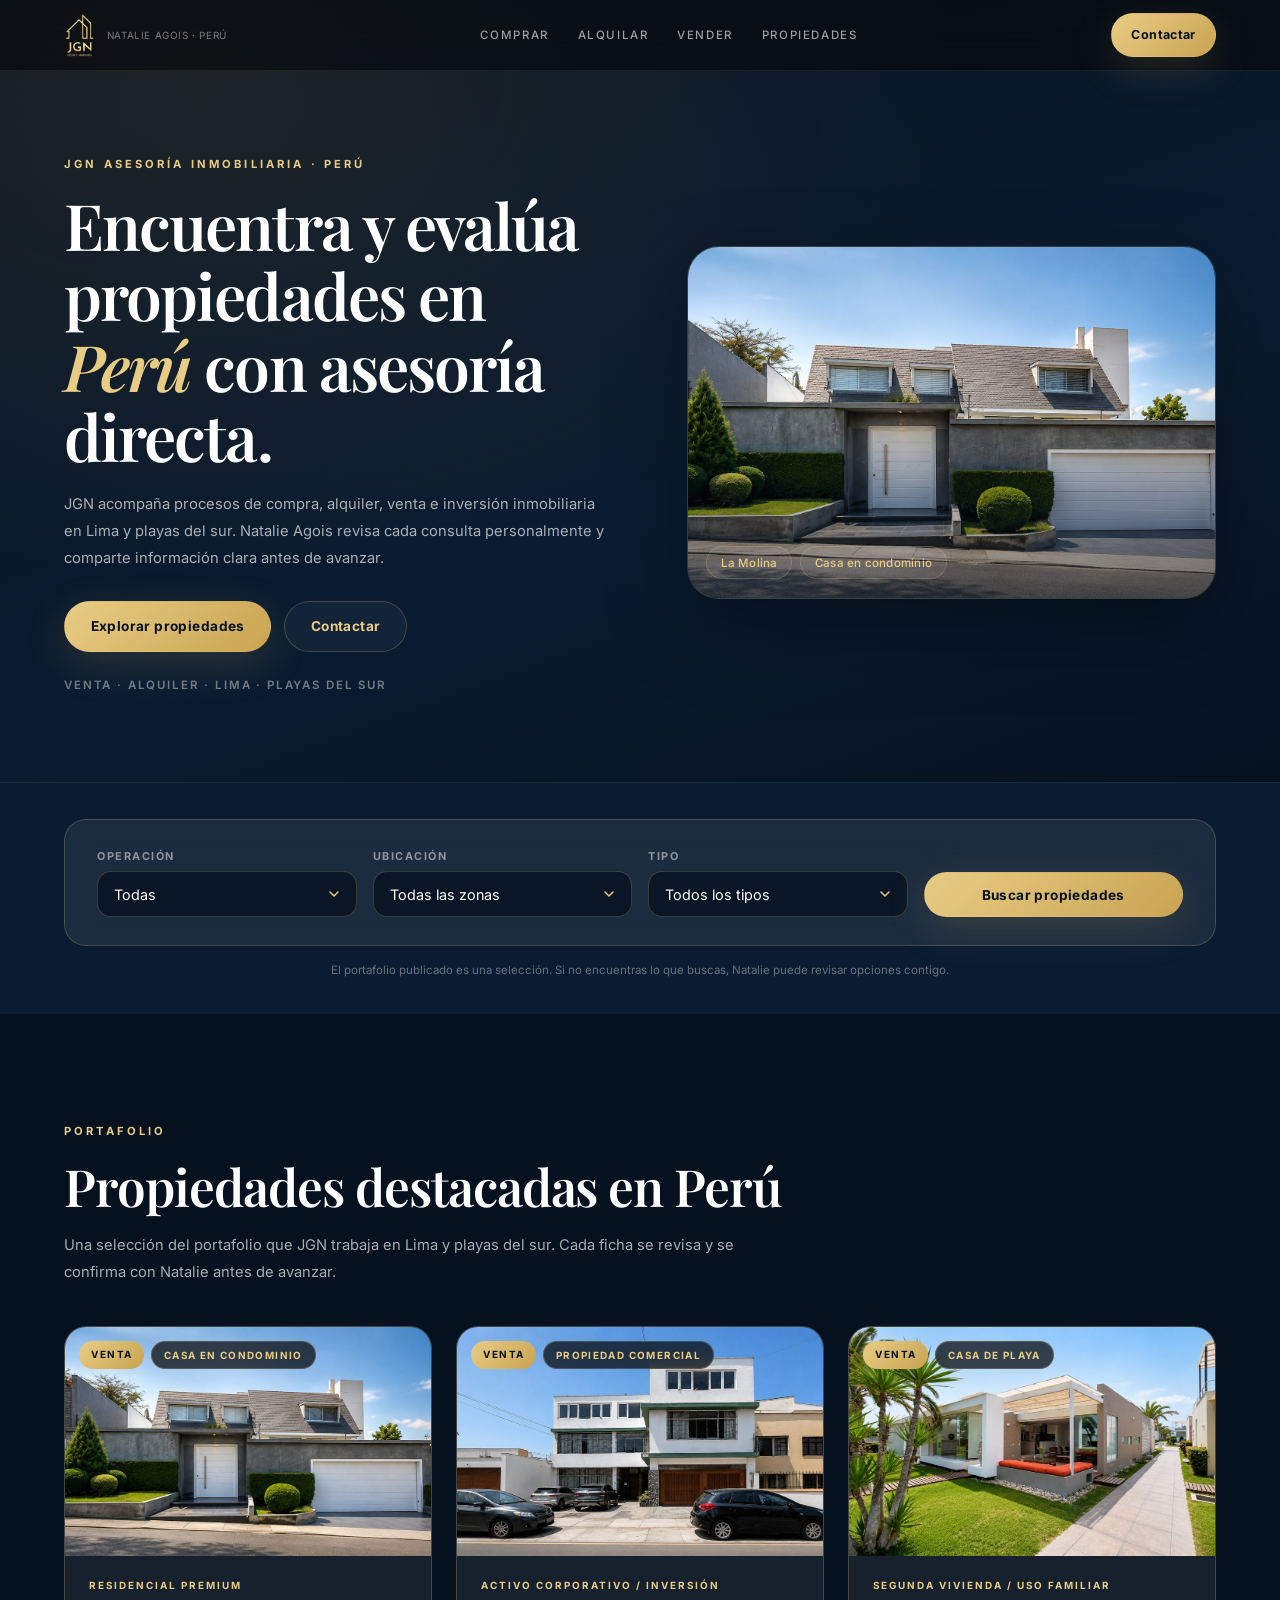
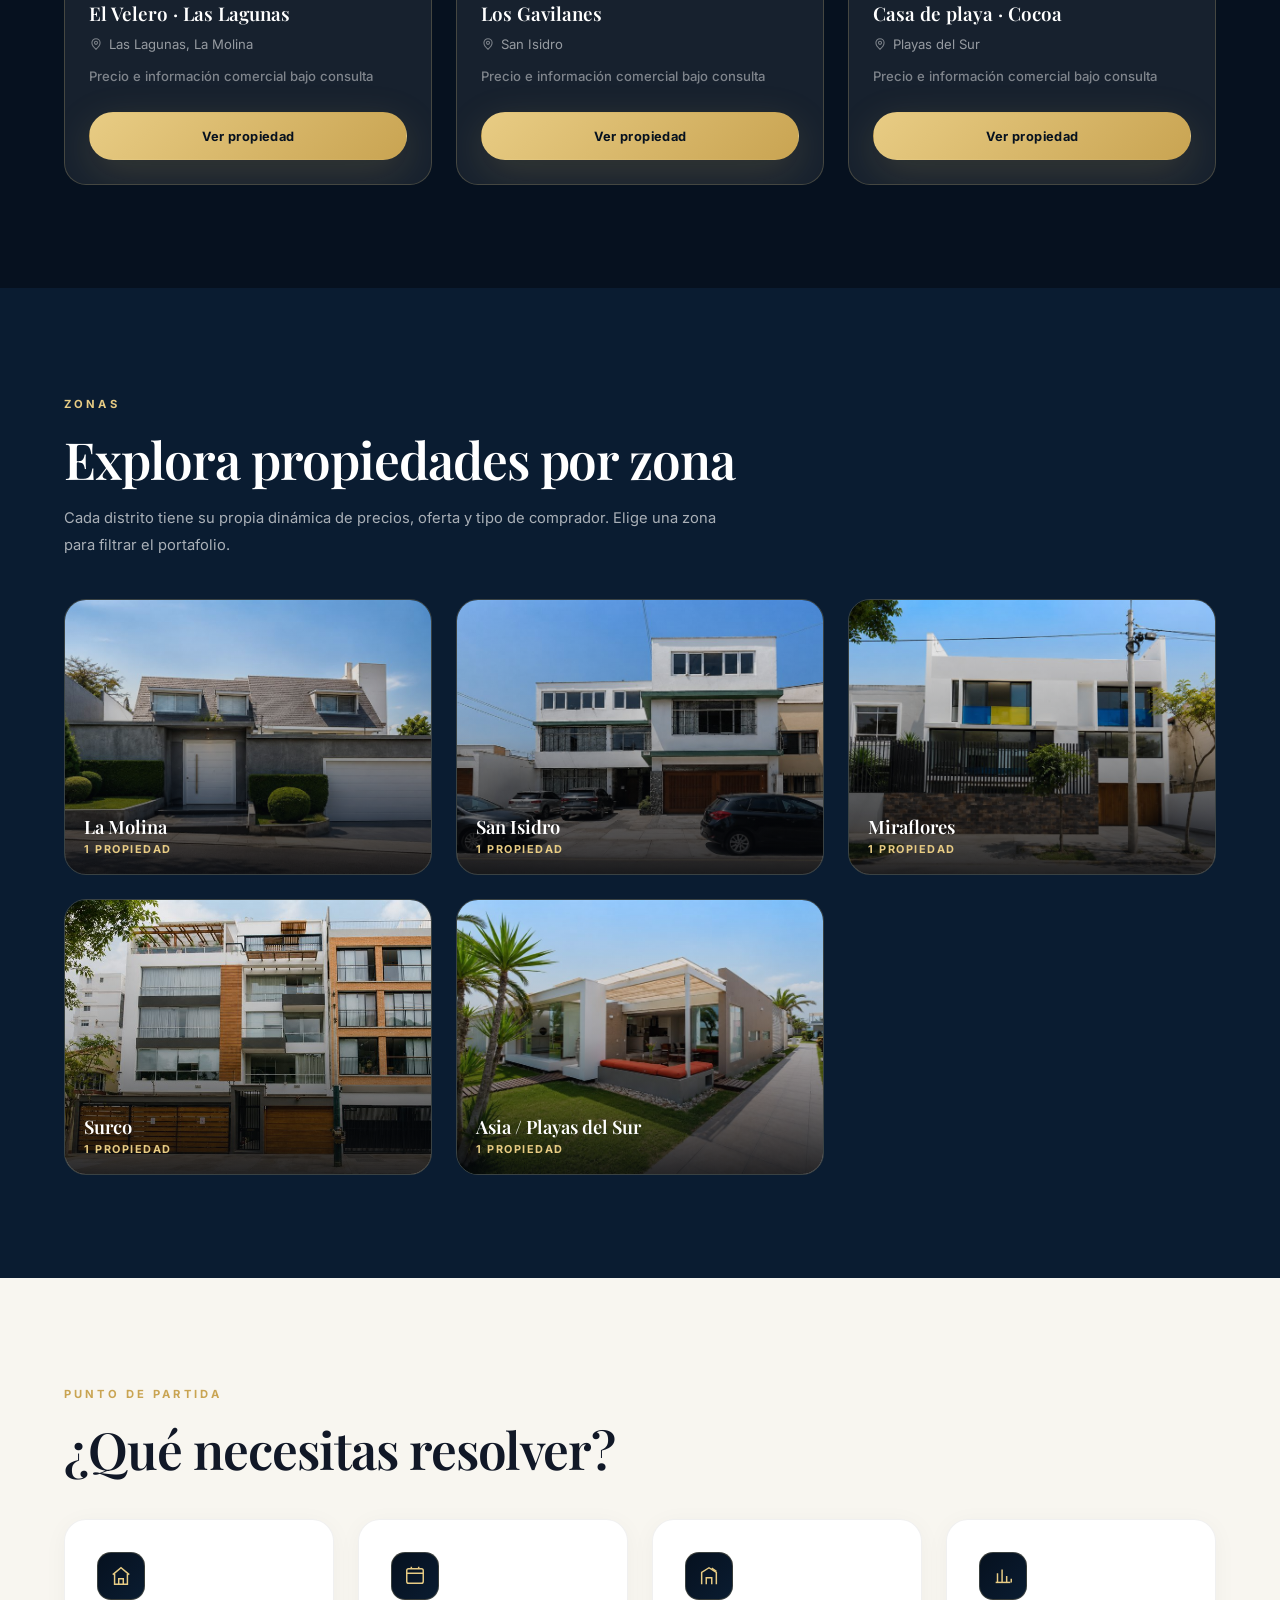
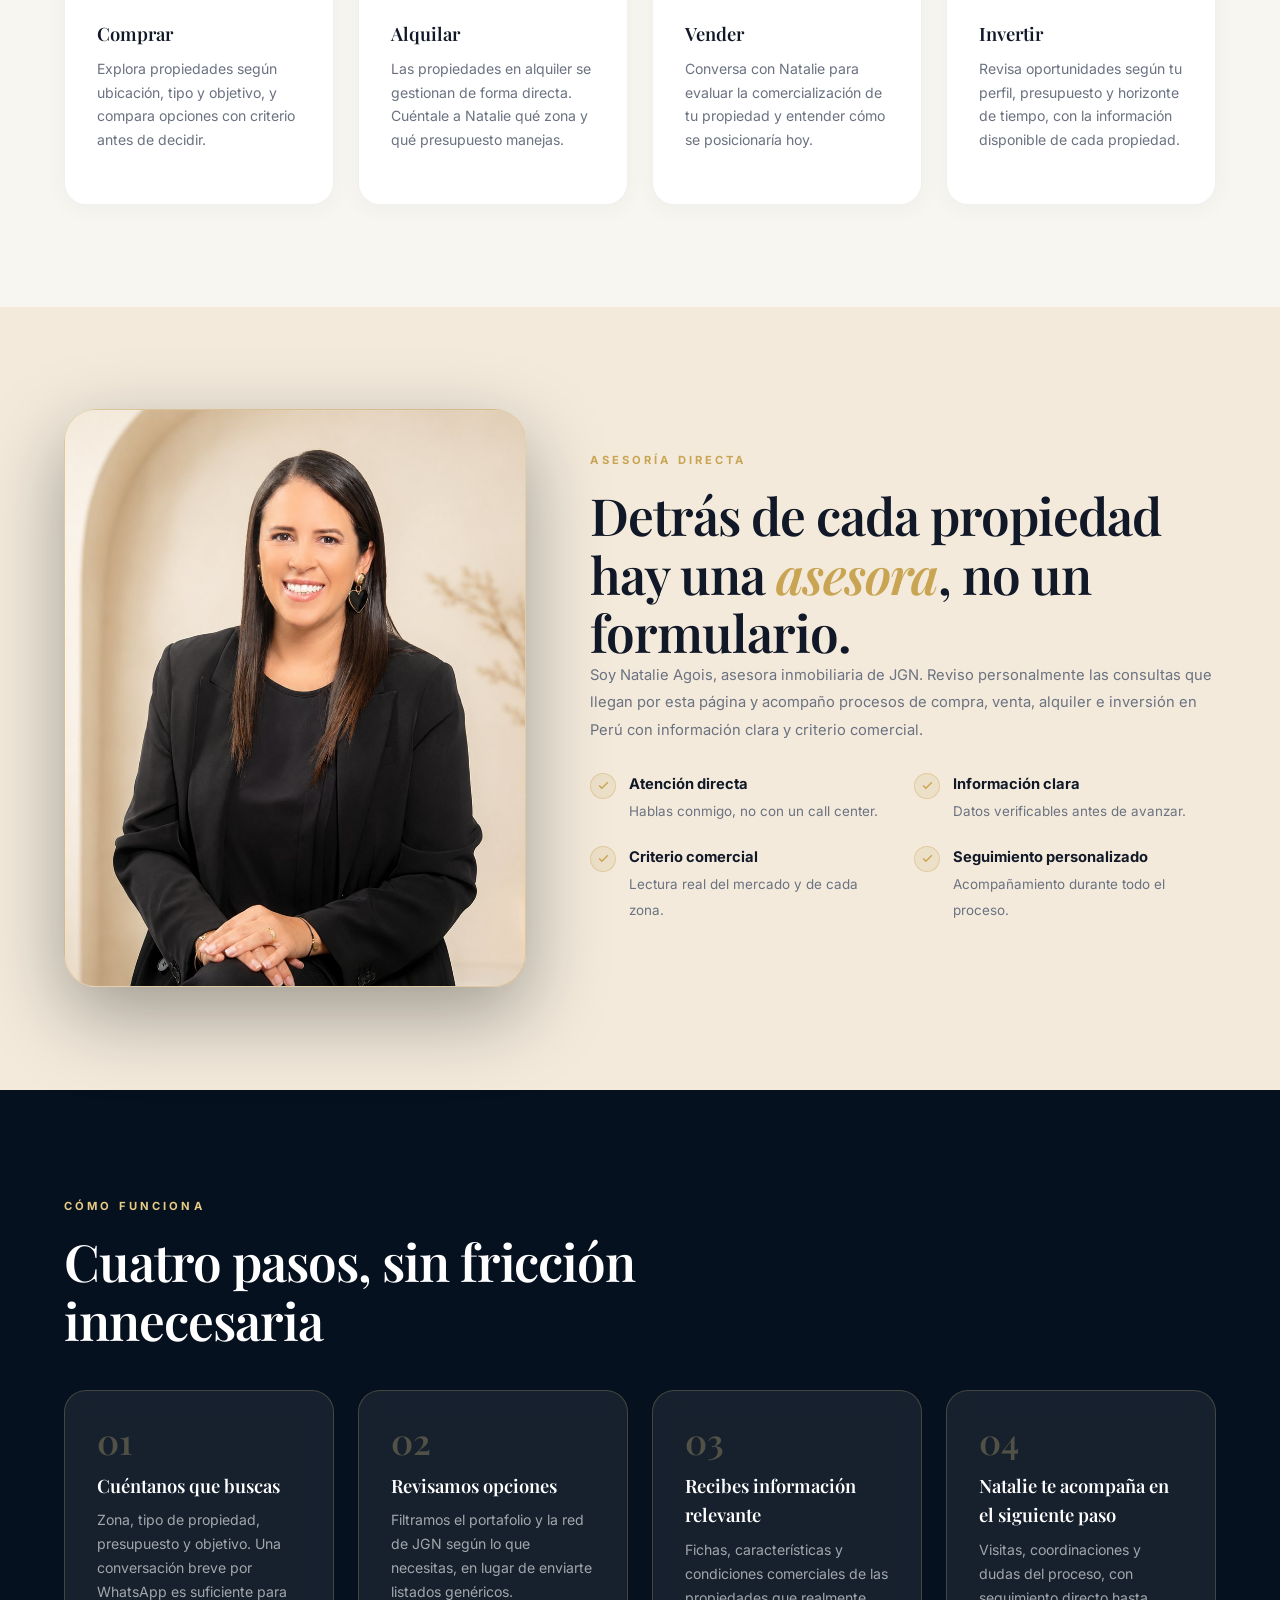
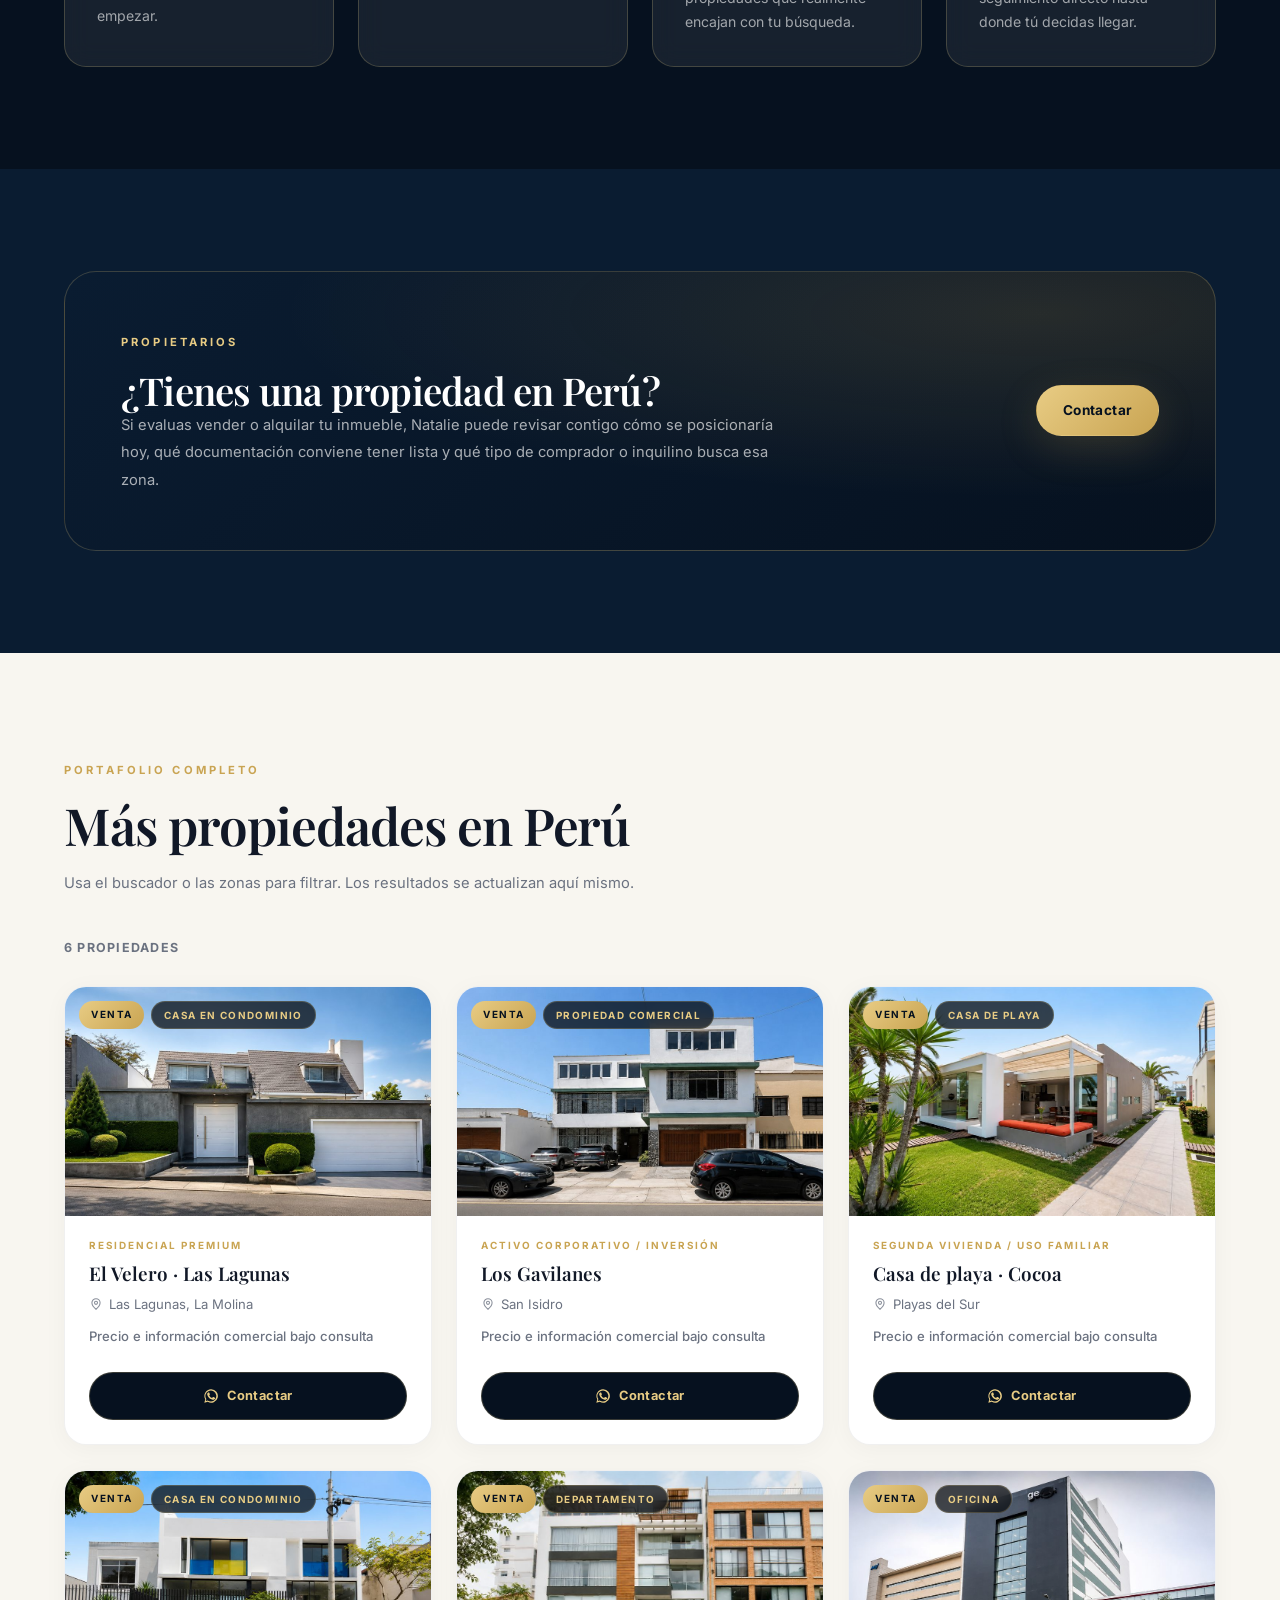
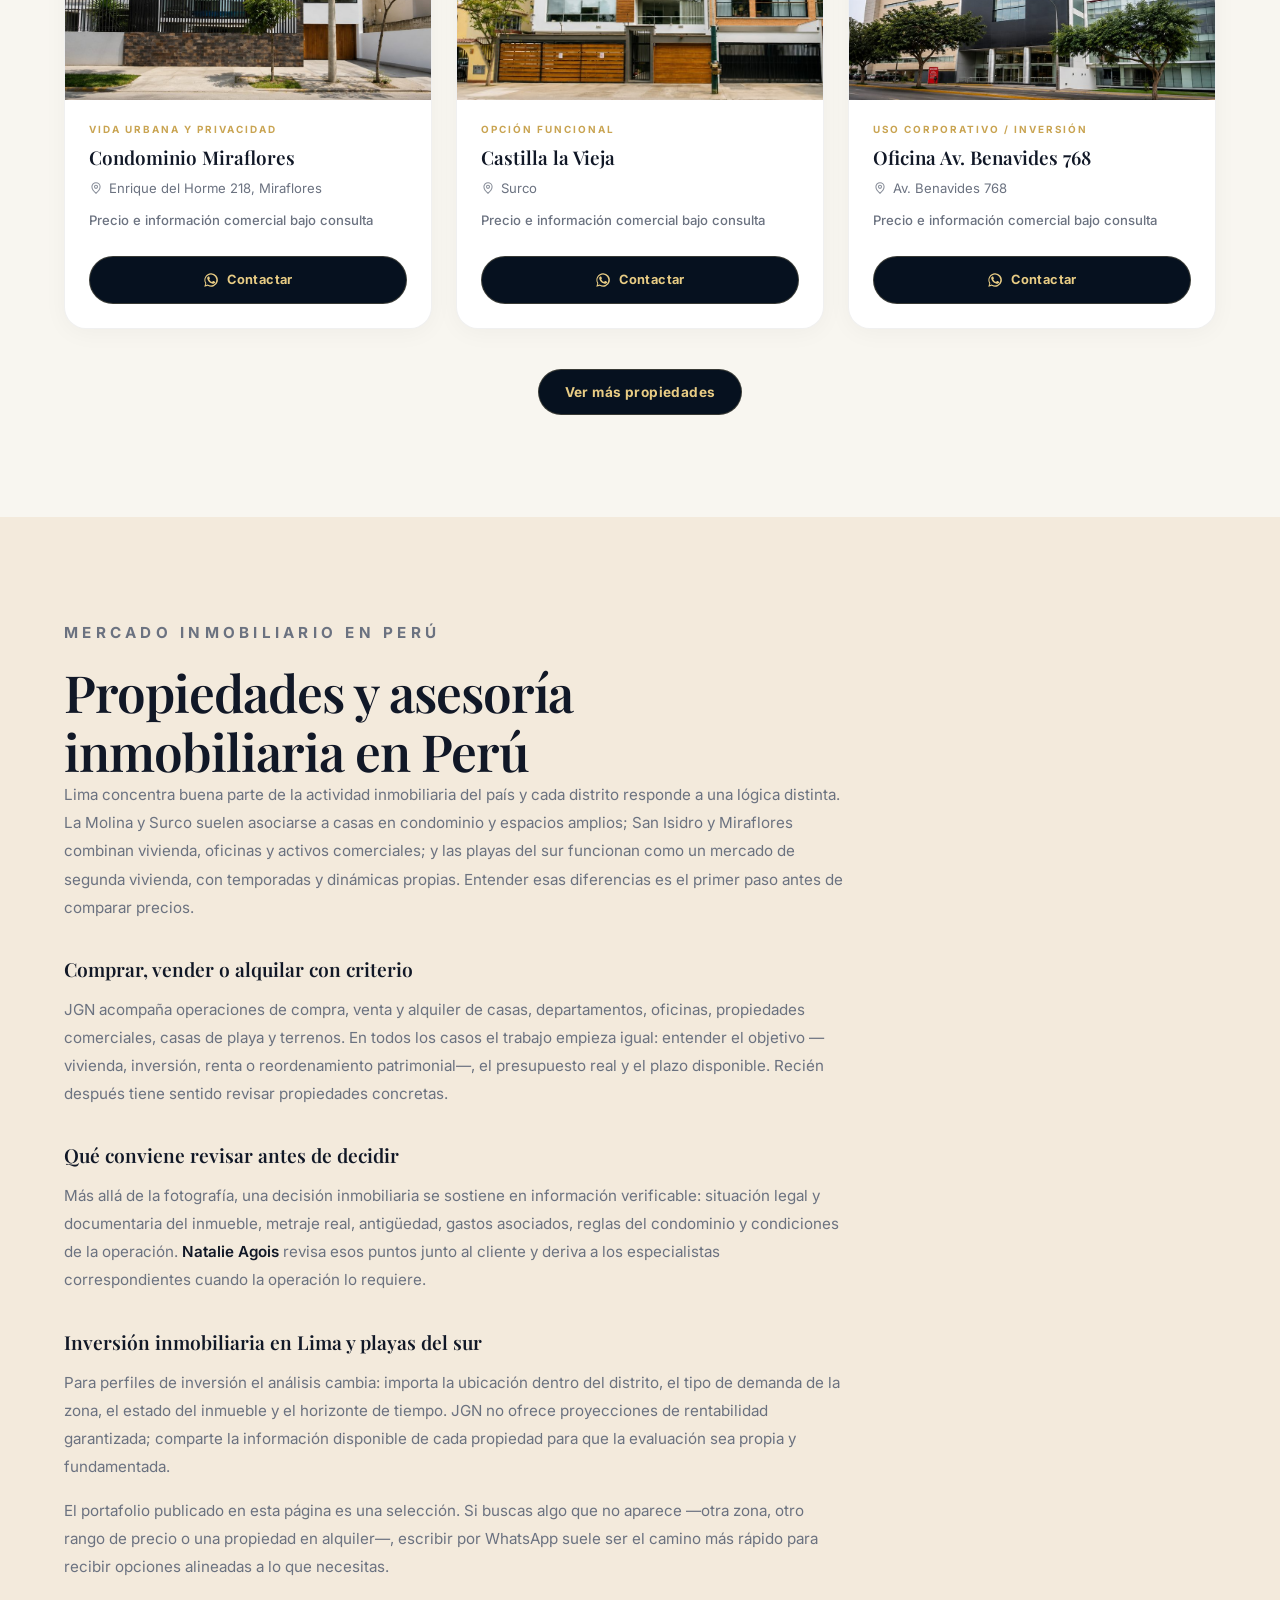
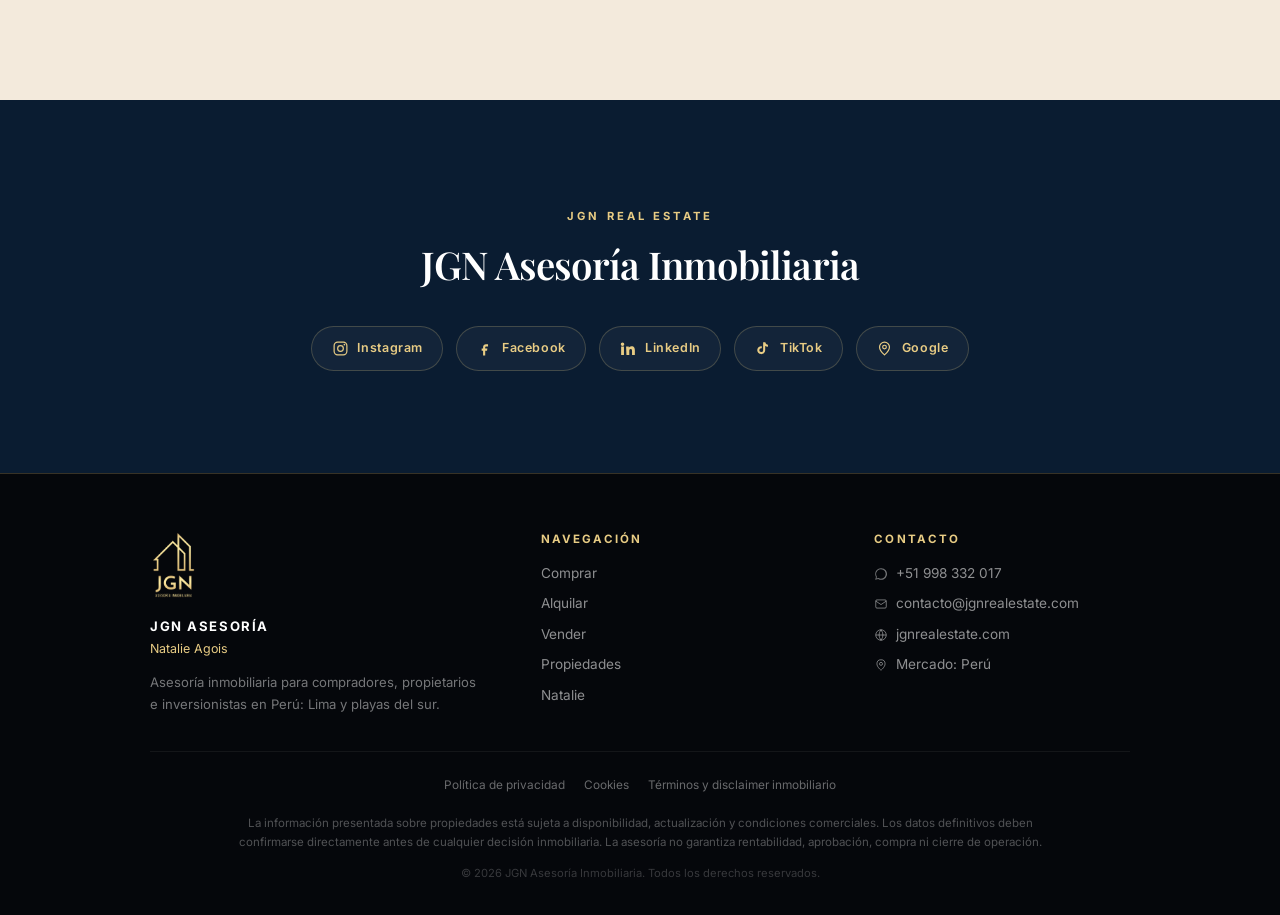
==== commit ccbf2506: "Update index.html" ====
--- a/peru/index.html
+++ b/peru/index.html
@@ -391,7 +391,7 @@
       <div class="grid grid--4">
         <article class="card card--glass step-card reveal">
           <p class="step-number">01</p>
-          <h3 class="card-title">Cuéntanos qué estás buscando</h3>
+          <h3 class="card-title">Cuéntanos que buscas</h3>
           <p class="card-text">Zona, tipo de propiedad, presupuesto y objetivo. Una conversación breve por WhatsApp es suficiente para empezar.</p>
         </article>
 
@@ -426,7 +426,7 @@
           <p class="eyebrow eyebrow--gold">Propietarios</p>
           <h2 class="section-title section-title--md" id="propietarios-title">¿Tienes una propiedad en Perú?</h2>
           <p class="section-text section-text--light">
-            Si estás evaluando vender o alquilar tu inmueble, Natalie puede revisar contigo cómo se posicionaría hoy,
+            Si evaluas vender o alquilar tu inmueble, Natalie puede revisar contigo cómo se posicionaría hoy,
             qué documentación conviene tener lista y qué tipo de comprador o inquilino busca esa zona.
           </p>
         </div>
@@ -518,7 +518,7 @@
   <section class="section-pad section-dark-alt" id="redes" aria-labelledby="redes-title">
     <div class="container">
       <div class="section-header section-header--center">
-        <p class="eyebrow eyebrow--gold">Ecosistema JGN</p>
+        <p class="eyebrow eyebrow--gold">JGN Real Estate</p>
         <h2 class="section-title section-title--md" id="redes-title">JGN Asesoría Inmobiliaria</h2>
       </div>
 
